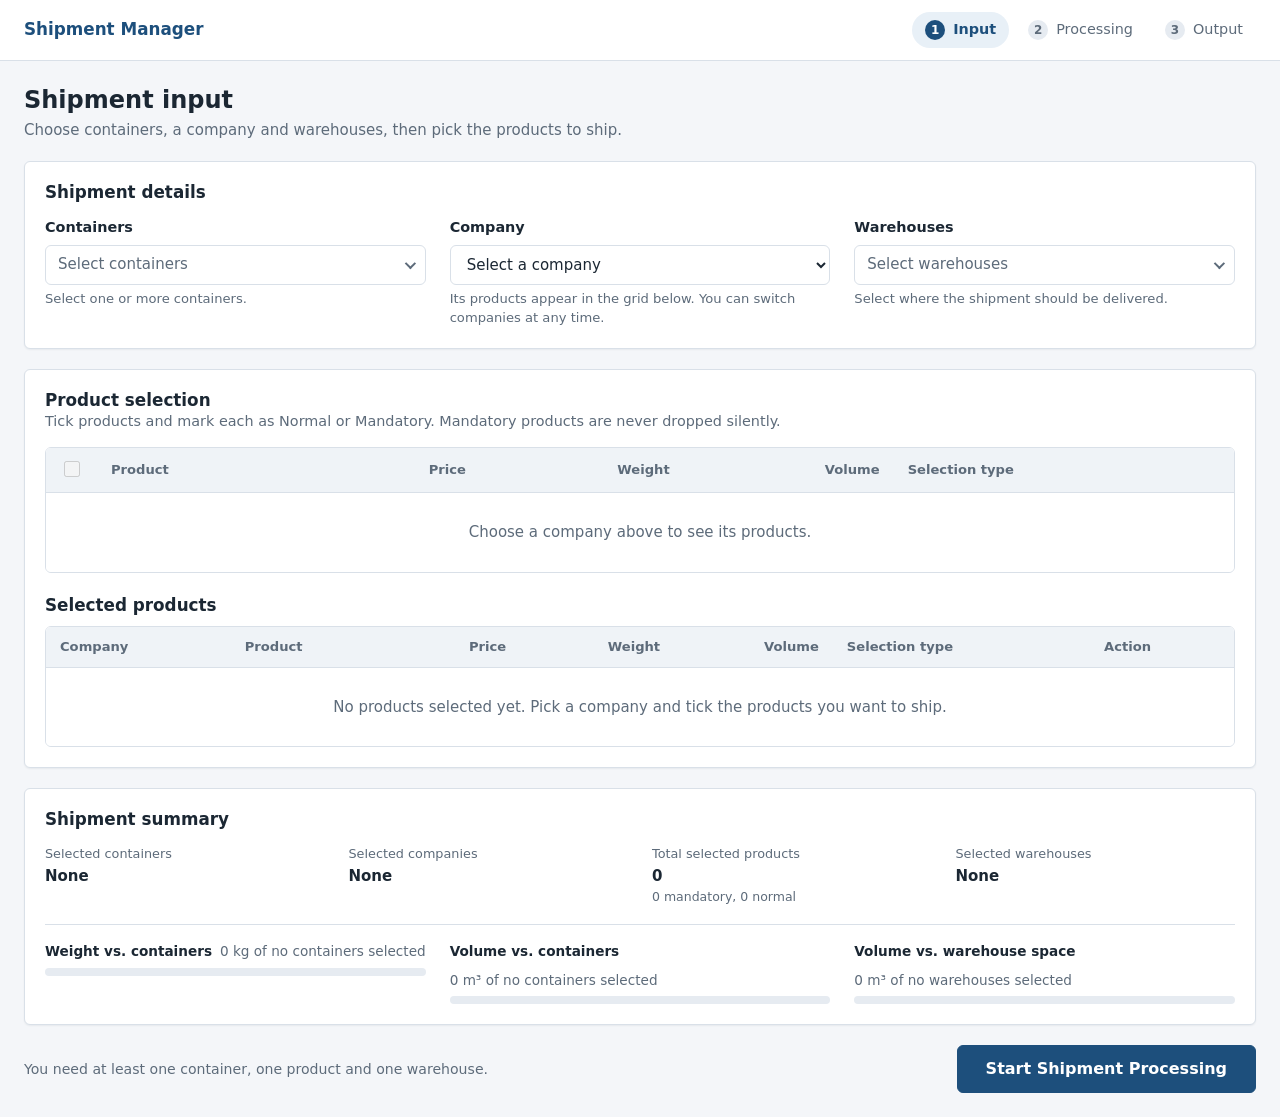
==== index.html @ 12199a91 "ggg" ====
<!DOCTYPE html>
<html lang="en">
<head>
  <meta charset="UTF-8">
  <meta name="viewport" content="width=device-width, initial-scale=1">
  <title>Shipment Input | Shipment Manager </title>
  <link rel="stylesheet" href="css/style.css">
</head>
<body>
  <header id="app-header"></header>

  <main class="container">
    <div class="page-title">
      <h1>Shipment input</h1>
      <p>Choose containers, a company and warehouses, then pick the products to ship.</p>
    </div>

    <!-- TOP: Shipment input form -->
    <section class="panel" aria-labelledby="form-title">
      <div class="panel-head"><h2 id="form-title">Shipment details</h2></div>
      <div class="form-grid">
        <div class="field">
          <span class="field-label" id="containerLabel">Containers</span>
          <div id="containerSelect" aria-labelledby="containerLabel"></div>
          <p class="hint">Select one or more containers.</p>
          <ul class="chips" id="containerChips" aria-live="polite"></ul>
        </div>

        <div class="field">
          <label for="companySelect">Company</label>
          <select id="companySelect"></select>
          <p class="hint">Its products appear in the grid below. You can switch companies at any time.</p>
        </div>

        <div class="field">
          <span class="field-label" id="warehouseLabel">Warehouses</span>
          <div id="warehouseSelect" aria-labelledby="warehouseLabel"></div>
          <p class="hint">Select where the shipment should be delivered.</p>
          <ul class="chips" id="warehouseChips" aria-live="polite"></ul>
        </div>
      </div>
    </section>

    <!-- BOTTOM: Full-width product selection grid -->
    <section class="panel" aria-labelledby="products-title">
      <div class="panel-head">
        <div>
          <h2 id="products-title">Product selection</h2>
          <p>Tick products and mark each as Normal or Mandatory. Mandatory products are never dropped silently.</p>
        </div>
        <span class="sub" id="availableCount"></span>
      </div>

      <div class="table-wrap">
        <table>
          <thead>
            <tr>
              <th class="col-check"><input type="checkbox" id="selectAll" aria-label="Select all products of this company"></th>
              <th>Product</th>
              <th class="num">Price</th>
              <th class="num">Weight</th>
              <th class="num">Volume</th>
              <th>Selection type</th>
            </tr>
          </thead>
          <tbody id="availableBody"></tbody>
        </table>
      </div>

      <div class="subhead">
        <h2>Selected products <span class="sub" id="selectedCount"></span></h2>
        <button type="button" class="btn-link" id="clearProducts" hidden>Clear all</button>
      </div>
      <div class="table-wrap">
        <table>
          <thead>
            <tr>
              <th>Company</th>
              <th>Product</th>
              <th class="num">Price</th>
              <th class="num">Weight</th>
              <th class="num">Volume</th>
              <th>Selection type</th>
              <th>Action</th>
            </tr>
          </thead>
          <tbody id="selectedBody"></tbody>
          <tfoot id="selectedFoot"></tfoot>
        </table>
      </div>
    </section>

    <!-- Summary -->
    <section class="panel" aria-labelledby="summary-title">
      <div class="panel-head"><h2 id="summary-title">Shipment summary</h2></div>
      <div id="summary"></div>
    </section>

    <!-- Start -->
    <div id="messages" class="messages" aria-live="assertive"></div>
    <div class="action-bar">
      <p>You need at least one container, one product and one warehouse.</p>
      <button type="button" class="btn btn-primary btn-large" id="startBtn">Start Shipment Processing</button>
    </div>
  </main>

  <script src="js/data.js"></script>
  <script src="js/common.js"></script>
  <script src="js/input.js"></script>
</body>
</html>
---- css/style.css ----
/* ===== Shared design system (used by all three pages) ===== */
:root {
  --bg: #f4f6f9;
  --surface: #ffffff;
  --border: #d9e0e8;
  --text: #1b2733;
  --muted: #5d6b7a;
  --primary: #1d4f7c;
  --primary-dark: #163e61;
  --primary-soft: #e8f0f7;
  --warn: #8a5a00;
  --warn-bg: #fff6e0;
  --warn-border: #f0d9a0;
  --danger: #b42318;
  --danger-bg: #fdecea;
  --danger-border: #f3c1bc;
  --radius: 6px;
  --shadow: 0 1px 2px rgba(20, 35, 50, .06);
}

*, *::before, *::after { box-sizing: border-box; }
html { -webkit-text-size-adjust: 100%; }

body {
  margin: 0;
  background: var(--bg);
  color: var(--text);
  font: 15px/1.5 "Segoe UI", system-ui, -apple-system, Roboto, "Helvetica Neue", Arial, sans-serif;
}

h1, h2, h3 { margin: 0; line-height: 1.25; }
h1 { font-size: 1.5rem; font-weight: 650; }
h2 { font-size: 1.05rem; font-weight: 650; }
p { margin: 0; }

:focus-visible { outline: 2px solid var(--primary); outline-offset: 2px; }

/* ----- Header ----- */
.app-header { background: var(--surface); border-bottom: 1px solid var(--border); }
.app-header-inner {
  max-width: 1400px; margin: 0 auto; padding: 12px 24px;
  display: flex; align-items: center; justify-content: space-between; gap: 16px; flex-wrap: wrap;
}
.brand { font-weight: 700; font-size: 1.05rem; color: var(--primary); text-decoration: none; }
.steps { display: flex; gap: 6px; list-style: none; margin: 0; padding: 0; flex-wrap: wrap; }
.steps a {
  display: flex; align-items: center; gap: 8px; padding: 6px 12px; border-radius: 999px;
  color: var(--muted); text-decoration: none; font-size: .9rem; border: 1px solid transparent;
}
.steps .step-no {
  display: inline-grid; place-items: center; width: 20px; height: 20px; border-radius: 50%;
  background: #e6ebf1; color: var(--muted); font-size: .75rem; font-weight: 600;
}
.steps a:hover { background: var(--bg); }
.steps a[aria-current="page"] { color: var(--primary); background: var(--primary-soft); font-weight: 600; }
.steps a[aria-current="page"] .step-no { background: var(--primary); color: #fff; }

/* ----- Layout ----- */
.container { max-width: 1400px; margin: 0 auto; padding: 24px; }
.page-title { margin-bottom: 20px; }
.page-title p { color: var(--muted); margin-top: 4px; }

.panel {
  background: var(--surface); border: 1px solid var(--border);
  border-radius: var(--radius); box-shadow: var(--shadow);
  padding: 20px; margin-bottom: 20px;
}
.panel-head {
  display: flex; align-items: flex-end; justify-content: space-between;
  gap: 12px; flex-wrap: wrap; margin-bottom: 14px;
}
.panel-head p { color: var(--muted); font-size: .9rem; }
.subhead { margin: 22px 0 10px; display: flex; align-items: center; justify-content: space-between; gap: 12px; flex-wrap: wrap; }

/* ----- Forms ----- */
.form-grid { display: grid; grid-template-columns: repeat(3, minmax(0, 1fr)); gap: 24px; }
.field { min-width: 0; }
.field > label, .field-label { display: block; font-weight: 600; font-size: .9rem; margin-bottom: 6px; }
.hint { color: var(--muted); font-size: .82rem; margin-top: 4px; }

select, .ms-toggle {
  width: 100%; height: 40px; padding: 0 12px; background: #fff; color: var(--text);
  border: 1px solid var(--border); border-radius: var(--radius); font: inherit; text-align: left;
}
select:hover, .ms-toggle:hover { border-color: #b9c4d0; }
select.compact { height: 32px; padding: 0 8px; font-size: .9rem; width: auto; }

/* Multi-select dropdown */
.ms { position: relative; }
.ms-toggle { display: flex; align-items: center; justify-content: space-between; gap: 8px; cursor: pointer; }
.ms-text.is-placeholder { color: var(--muted); }
.ms-caret { width: 8px; height: 8px; border-right: 2px solid var(--muted); border-bottom: 2px solid var(--muted); transform: rotate(45deg) translateY(-2px); flex: none; }
.ms-panel {
  position: absolute; z-index: 20; left: 0; right: 0; top: calc(100% + 4px);
  background: #fff; border: 1px solid var(--border); border-radius: var(--radius);
  box-shadow: 0 8px 24px rgba(20, 35, 50, .14); max-height: 280px; overflow-y: auto; padding: 4px;
}
.ms-panel[hidden] { display: none; }
.ms-option { display: flex; gap: 10px; align-items: flex-start; padding: 8px 10px; border-radius: 4px; cursor: pointer; }
.ms-option:hover { background: var(--primary-soft); }
.ms-option input { margin-top: 4px; }
.opt-name { display: block; font-weight: 600; font-size: .92rem; }
.opt-meta { display: block; color: var(--muted); font-size: .8rem; }

/* Selected chips */
.chips { list-style: none; margin: 10px 0 0; padding: 0; display: flex; flex-direction: column; gap: 6px; }
.chips:empty { display: none; }
.chip {
  display: flex; align-items: center; justify-content: space-between; gap: 10px;
  padding: 8px 10px; background: var(--primary-soft); border: 1px solid #cfdeec; border-radius: var(--radius);
}
.chip strong { display: block; font-size: .9rem; }
.chip span { display: block; color: var(--muted); font-size: .8rem; }
.chip-remove {
  flex: none; width: 24px; height: 24px; border: 0; border-radius: 50%; background: transparent;
  color: var(--muted); font-size: 1.2rem; line-height: 1; cursor: pointer;
}
.chip-remove:hover { background: #fff; color: var(--danger); }

/* ----- Buttons ----- */
.btn {
  display: inline-flex; align-items: center; justify-content: center; gap: 8px;
  height: 36px; padding: 0 14px; border-radius: var(--radius); border: 1px solid var(--border);
  background: #fff; color: var(--text); font: inherit; font-weight: 600; font-size: .9rem; cursor: pointer; text-decoration: none;
}
.btn:hover { background: var(--bg); }
.btn-primary { background: var(--primary); border-color: var(--primary); color: #fff; }
.btn-primary:hover { background: var(--primary-dark); }
.btn-large { height: 48px; padding: 0 28px; font-size: 1rem; }
.btn-link { border: 0; background: none; color: var(--primary); padding: 0 4px; font: inherit; font-weight: 600; cursor: pointer; }
.btn-link:hover { text-decoration: underline; }
.btn-link[hidden] { display: none; }
.btn-danger-link { border: 0; background: none; color: var(--danger); cursor: pointer; font: inherit; font-size: .88rem; font-weight: 600; padding: 4px 6px; border-radius: 4px; }
.btn-danger-link:hover { background: var(--danger-bg); }

/* ----- Tables ----- */
.table-wrap { overflow-x: auto; border: 1px solid var(--border); border-radius: var(--radius); }
table { width: 100%; border-collapse: collapse; min-width: 760px; background: #fff; }
th, td { padding: 10px 14px; text-align: left; border-bottom: 1px solid var(--border); vertical-align: middle; }
th { background: #eff3f7; font-size: .82rem; font-weight: 650; color: var(--muted); white-space: nowrap; }
tbody tr:last-child td { border-bottom: 0; }
tbody tr:hover { background: #fafbfd; }
tr.is-selected { background: #f3f8fc; }
tfoot td { background: #f7f9fb; font-weight: 650; border-top: 1px solid var(--border); border-bottom: 0; }
.num { text-align: right; font-variant-numeric: tabular-nums; white-space: nowrap; }
th.num { text-align: right; }
.col-check { width: 44px; }
.sub { color: var(--muted); font-size: .78rem; font-weight: 400; }
.empty { text-align: center; color: var(--muted); padding: 28px 14px; }

input[type="checkbox"], input[type="radio"] { width: 16px; height: 16px; accent-color: var(--primary); cursor: pointer; }
.radio-group { display: inline-flex; gap: 16px; }
.radio-group label { display: inline-flex; align-items: center; gap: 6px; cursor: pointer; font-size: .9rem; }

/* ----- Summary ----- */
.summary-grid { display: grid; grid-template-columns: repeat(4, minmax(0, 1fr)); gap: 16px 24px; margin: 0; }
.summary-grid dt { color: var(--muted); font-size: .8rem; }
.summary-grid dd { margin: 2px 0 0; font-weight: 600; overflow-wrap: anywhere; }
.summary-grid dd small { display: block; font-weight: 400; color: var(--muted); }
.meters { display: grid; grid-template-columns: repeat(3, minmax(0, 1fr)); gap: 16px 24px; margin-top: 18px; padding-top: 16px; border-top: 1px solid var(--border); }
.meter-head { display: flex; justify-content: space-between; gap: 8px; font-size: .85rem; margin-bottom: 6px; flex-wrap: wrap; }
.meter-head span:first-child { font-weight: 600; }
.meter-head span:last-child { color: var(--muted); }
.meter-bar { height: 8px; background: #e6ebf1; border-radius: 99px; overflow: hidden; }
.meter-bar span { display: block; height: 100%; background: var(--primary); }
.meter.over .meter-bar span { background: var(--danger); }
.meter.over .meter-head span:last-child { color: var(--danger); font-weight: 600; }

/* ----- Messages ----- */
.messages:empty { display: none; }
.messages { margin-bottom: 16px; }
.alert { border-radius: var(--radius); padding: 12px 16px; border: 1px solid; }
.alert strong { display: block; margin-bottom: 4px; }
.alert ul { margin: 4px 0 0; padding-left: 20px; }
.alert-error { background: var(--danger-bg); border-color: var(--danger-border); color: #7a1a12; }
.alert-warn { background: var(--warn-bg); border-color: var(--warn-border); color: var(--warn); }
.alert-actions { display: flex; gap: 10px; margin-top: 12px; flex-wrap: wrap; }
.alert-actions .btn { color: var(--text); }
.alert-actions .btn-primary { color: #fff; }

.action-bar { display: flex; align-items: center; justify-content: space-between; gap: 16px; flex-wrap: wrap; }
.action-bar p { color: var(--muted); font-size: .88rem; }

.placeholder-box pre { background: #f7f9fb; border: 1px solid var(--border); border-radius: var(--radius); padding: 14px; overflow: auto; font-size: .85rem; }

/* ----- Responsive ----- */
@media (max-width: 1000px) {
  .form-grid { grid-template-columns: repeat(2, minmax(0, 1fr)); }
  .summary-grid { grid-template-columns: repeat(2, minmax(0, 1fr)); }
  .meters { grid-template-columns: 1fr; }
}
@media (max-width: 640px) {
  .container { padding: 16px; }
  .panel { padding: 16px; }
  .form-grid, .summary-grid { grid-template-columns: 1fr; }
  .steps a { padding: 6px 8px; }
  .btn-large { width: 100%; }
  .action-bar { flex-direction: column-reverse; align-items: stretch; }
}
@media (prefers-reduced-motion: reduce) { * { transition: none !important; } }
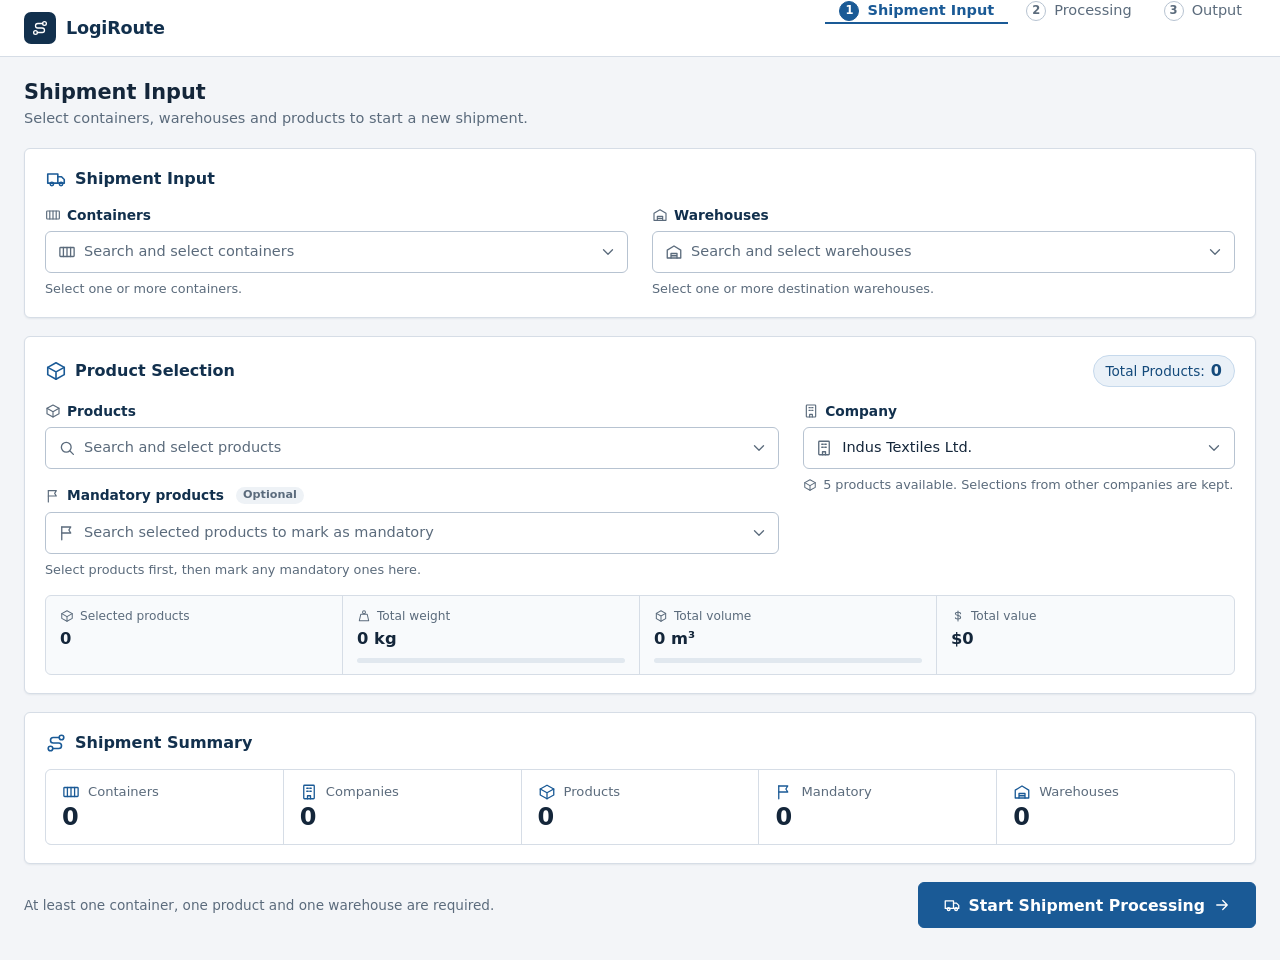
==== commit a4030083: "ghhh" ====
--- a/index.html
+++ b/index.html
@@ -3,7 +3,8 @@
 <head>
   <meta charset="UTF-8">
   <meta name="viewport" content="width=device-width, initial-scale=1">
-  <title>Shipment Input | Shipment Manager </title>
+  <title>Shipment Input | LogiRoute</title>
+  <link rel="icon" type="image/svg+xml" href="assets/icons/logo.svg">
   <link rel="stylesheet" href="css/style.css">
 </head>
 <body>
@@ -11,101 +12,90 @@
 
   <main class="container">
     <div class="page-title">
-      <h1>Shipment input</h1>
-      <p>Choose containers, a company and warehouses, then pick the products to ship.</p>
+      <h1>Shipment Input</h1>
+      <p>Select containers, warehouses and products to start a new shipment.</p>
     </div>
 
-    <!-- TOP: Shipment input form -->
-    <section class="panel" aria-labelledby="form-title">
-      <div class="panel-head"><h2 id="form-title">Shipment details</h2></div>
+    <!-- Section 1: Shipment Input -->
+    <section class="panel panel-top panel-pad section" aria-labelledby="sec1">
+      <div class="panel-head">
+        <h2 class="panel-title" id="sec1"><svg class="icon icon-lg" aria-hidden="true"><use href="#i-truck"></use></svg>Shipment Input</h2>
+      </div>
       <div class="form-grid">
         <div class="field">
-          <span class="field-label" id="containerLabel">Containers</span>
-          <div id="containerSelect" aria-labelledby="containerLabel"></div>
-          <p class="hint">Select one or more containers.</p>
-          <ul class="chips" id="containerChips" aria-live="polite"></ul>
+          <div class="field-label" id="containerLabel"><svg class="icon" aria-hidden="true"><use href="#i-container"></use></svg>Containers</div>
+          <div id="containerSelect" role="group" aria-labelledby="containerLabel"></div>
+          <p class="hint" id="containerHint"></p>
         </div>
-
         <div class="field">
-          <label for="companySelect">Company</label>
-          <select id="companySelect"></select>
-          <p class="hint">Its products appear in the grid below. You can switch companies at any time.</p>
-        </div>
-
-        <div class="field">
-          <span class="field-label" id="warehouseLabel">Warehouses</span>
-          <div id="warehouseSelect" aria-labelledby="warehouseLabel"></div>
-          <p class="hint">Select where the shipment should be delivered.</p>
-          <ul class="chips" id="warehouseChips" aria-live="polite"></ul>
+          <div class="field-label" id="warehouseLabel"><svg class="icon" aria-hidden="true"><use href="#i-warehouse"></use></svg>Warehouses</div>
+          <div id="warehouseSelect" role="group" aria-labelledby="warehouseLabel"></div>
+          <p class="hint" id="warehouseHint"></p>
         </div>
       </div>
     </section>
 
-    <!-- BOTTOM: Full-width product selection grid -->
-    <section class="panel" aria-labelledby="products-title">
+    <!-- Section 2: Product Selection (products left, company right) -->
+    <section class="panel panel-pad section" aria-labelledby="sec2">
       <div class="panel-head">
-        <div>
-          <h2 id="products-title">Product selection</h2>
-          <p>Tick products and mark each as Normal or Mandatory. Mandatory products are never dropped silently.</p>
-        </div>
-        <span class="sub" id="availableCount"></span>
+        <h2 class="panel-title" id="sec2"><svg class="icon icon-lg" aria-hidden="true"><use href="#i-box"></use></svg>Product Selection</h2>
+        <span class="count-pill">Total Products: <strong id="totalCount">0</strong></span>
       </div>
 
-      <div class="table-wrap">
-        <table>
-          <thead>
-            <tr>
-              <th class="col-check"><input type="checkbox" id="selectAll" aria-label="Select all products of this company"></th>
-              <th>Product</th>
-              <th class="num">Price</th>
-              <th class="num">Weight</th>
-              <th class="num">Volume</th>
-              <th>Selection type</th>
-            </tr>
-          </thead>
-          <tbody id="availableBody"></tbody>
-        </table>
+      <div class="product-grid">
+        <div class="product-main">
+          <div class="field">
+            <div class="field-label" id="productLabel"><svg class="icon" aria-hidden="true"><use href="#i-box"></use></svg>Products</div>
+            <div id="productSelect" role="group" aria-labelledby="productLabel"></div>
+          </div>
+          <div class="field">
+            <div class="field-label" id="mandatoryLabel"><svg class="icon" aria-hidden="true"><use href="#i-flag"></use></svg>Mandatory products <span class="optional">Optional</span></div>
+            <div id="mandatorySelect" role="group" aria-labelledby="mandatoryLabel"></div>
+            <p class="hint" id="mandatoryHint"></p>
+          </div>
+        </div>
+
+        <div class="product-side">
+          <label class="field-label" for="companySelect"><svg class="icon" aria-hidden="true"><use href="#i-building"></use></svg>Company</label>
+          <div class="select-wrap">
+            <svg class="icon" aria-hidden="true"><use href="#i-building"></use></svg>
+            <select id="companySelect"></select>
+            <svg class="icon" aria-hidden="true"><use href="#i-chevron"></use></svg>
+          </div>
+          <p class="hint" id="companyHint"></p>
+        </div>
       </div>
 
-      <div class="subhead">
-        <h2>Selected products <span class="sub" id="selectedCount"></span></h2>
-        <button type="button" class="btn-link" id="clearProducts" hidden>Clear all</button>
-      </div>
-      <div class="table-wrap">
-        <table>
-          <thead>
-            <tr>
-              <th>Company</th>
-              <th>Product</th>
-              <th class="num">Price</th>
-              <th class="num">Weight</th>
-              <th class="num">Volume</th>
-              <th>Selection type</th>
-              <th>Action</th>
-            </tr>
-          </thead>
-          <tbody id="selectedBody"></tbody>
-          <tfoot id="selectedFoot"></tfoot>
-        </table>
-      </div>
+      <div class="totals" id="totals" aria-live="polite"></div>
     </section>
 
-    <!-- Summary -->
-    <section class="panel" aria-labelledby="summary-title">
-      <div class="panel-head"><h2 id="summary-title">Shipment summary</h2></div>
-      <div id="summary"></div>
+    <!-- Shipment Summary (below the product grid) -->
+    <section class="panel panel-pad section" aria-labelledby="sec3">
+      <div class="panel-head">
+        <h2 class="panel-title" id="sec3"><svg class="icon icon-lg" aria-hidden="true"><use href="#i-route"></use></svg>Shipment Summary</h2>
+      </div>
+      <dl class="summary-strip" aria-live="polite">
+        <div class="sum-cell"><dt><svg class="icon" aria-hidden="true"><use href="#i-container"></use></svg>Containers</dt><dd id="sumContainers">0</dd></div>
+        <div class="sum-cell"><dt><svg class="icon" aria-hidden="true"><use href="#i-building"></use></svg>Companies</dt><dd id="sumCompanies">0</dd></div>
+        <div class="sum-cell"><dt><svg class="icon" aria-hidden="true"><use href="#i-box"></use></svg>Products</dt><dd id="sumProducts">0</dd></div>
+        <div class="sum-cell"><dt><svg class="icon" aria-hidden="true"><use href="#i-flag"></use></svg>Mandatory</dt><dd id="sumMandatory">0</dd></div>
+        <div class="sum-cell"><dt><svg class="icon" aria-hidden="true"><use href="#i-warehouse"></use></svg>Warehouses</dt><dd id="sumWarehouses">0</dd></div>
+      </dl>
+      <ul class="summary-wh" id="sumWarehouseList"></ul>
     </section>
 
-    <!-- Start -->
     <div id="messages" class="messages" aria-live="assertive"></div>
     <div class="action-bar">
-      <p>You need at least one container, one product and one warehouse.</p>
-      <button type="button" class="btn btn-primary btn-large" id="startBtn">Start Shipment Processing</button>
+      <p>At least one container, one product and one warehouse are required.</p>
+      <button type="button" class="btn btn-primary btn-large" id="startBtn">
+        <svg class="icon" aria-hidden="true"><use href="#i-truck"></use></svg>Start Shipment Processing<svg class="icon" aria-hidden="true"><use href="#i-arrow"></use></svg>
+      </button>
     </div>
   </main>
 
   <script src="js/data.js"></script>
   <script src="js/common.js"></script>
+  <script src="js/validation.js"></script>
   <script src="js/input.js"></script>
 </body>
 </html>
--- a/css/style.css
+++ b/css/style.css
@@ -1,200 +1,215 @@
-/* ===== Shared design system (used by all three pages) ===== */
+/* ===== LogiRoute shared design system ===== */
 :root {
-  --bg: #f4f6f9;
+  --bg: #f3f5f8;
   --surface: #ffffff;
-  --border: #d9e0e8;
-  --text: #1b2733;
-  --muted: #5d6b7a;
-  --primary: #1d4f7c;
-  --primary-dark: #163e61;
-  --primary-soft: #e8f0f7;
-  --warn: #8a5a00;
-  --warn-bg: #fff6e0;
-  --warn-border: #f0d9a0;
-  --danger: #b42318;
-  --danger-bg: #fdecea;
-  --danger-border: #f3c1bc;
+  --border: #d6dde6;
+  --border-strong: #b7c3d1;
+  --text: #14263a;
+  --muted: #5b6b7c;
+  --navy: #12304d;
+  --primary: #1a5a96;
+  --primary-dark: #144a7b;
+  --primary-soft: #eaf1f8;
+  --primary-line: #c6d9ec;
+  --warn: #7c5200;
+  --warn-bg: #fff7e3;
+  --warn-line: #f0d48c;
+  --danger: #a82a1e;
+  --danger-bg: #fdeeec;
+  --danger-line: #f1bdb7;
   --radius: 6px;
-  --shadow: 0 1px 2px rgba(20, 35, 50, .06);
+  --shadow: 0 1px 2px rgba(18, 48, 77, .07);
 }
 
 *, *::before, *::after { box-sizing: border-box; }
 html { -webkit-text-size-adjust: 100%; }
-
 body {
-  margin: 0;
-  background: var(--bg);
-  color: var(--text);
-  font: 15px/1.5 "Segoe UI", system-ui, -apple-system, Roboto, "Helvetica Neue", Arial, sans-serif;
-}
-
-h1, h2, h3 { margin: 0; line-height: 1.25; }
-h1 { font-size: 1.5rem; font-weight: 650; }
-h2 { font-size: 1.05rem; font-weight: 650; }
-p { margin: 0; }
-
+  margin: 0; background: var(--bg); color: var(--text);
+  font: 14.5px/1.5 "Segoe UI", system-ui, -apple-system, Roboto, "Helvetica Neue", Arial, sans-serif;
+}
+h1, h2, h3, p { margin: 0; }
+h1 { font-size: 1.3rem; font-weight: 650; line-height: 1.3; }
+h2 { font-size: 1rem; font-weight: 650; }
+button { font: inherit; }
 :focus-visible { outline: 2px solid var(--primary); outline-offset: 2px; }
+
+/* ----- Icons ----- */
+.icon { width: 18px; height: 18px; flex: none; fill: none; stroke: currentColor; stroke-width: 1.75; stroke-linecap: round; stroke-linejoin: round; }
+.icon-sm { width: 14px; height: 14px; }
+.icon-lg { width: 22px; height: 22px; }
 
 /* ----- Header ----- */
 .app-header { background: var(--surface); border-bottom: 1px solid var(--border); }
-.app-header-inner {
-  max-width: 1400px; margin: 0 auto; padding: 12px 24px;
-  display: flex; align-items: center; justify-content: space-between; gap: 16px; flex-wrap: wrap;
-}
-.brand { font-weight: 700; font-size: 1.05rem; color: var(--primary); text-decoration: none; }
-.steps { display: flex; gap: 6px; list-style: none; margin: 0; padding: 0; flex-wrap: wrap; }
-.steps a {
-  display: flex; align-items: center; gap: 8px; padding: 6px 12px; border-radius: 999px;
-  color: var(--muted); text-decoration: none; font-size: .9rem; border: 1px solid transparent;
-}
-.steps .step-no {
-  display: inline-grid; place-items: center; width: 20px; height: 20px; border-radius: 50%;
-  background: #e6ebf1; color: var(--muted); font-size: .75rem; font-weight: 600;
-}
-.steps a:hover { background: var(--bg); }
-.steps a[aria-current="page"] { color: var(--primary); background: var(--primary-soft); font-weight: 600; }
-.steps a[aria-current="page"] .step-no { background: var(--primary); color: #fff; }
+.app-header-inner { max-width: 1280px; margin: 0 auto; padding: 0 24px; display: flex; align-items: stretch; justify-content: space-between; gap: 16px; flex-wrap: wrap; }
+.brand { display: flex; align-items: center; gap: 10px; padding: 12px 0; text-decoration: none; color: var(--navy); font-weight: 700; font-size: 1.1rem; letter-spacing: -.01em; }
+.brand-mark { display: grid; place-items: center; width: 32px; height: 32px; border-radius: 7px; background: var(--navy); color: #fff; }
+.steps { display: flex; gap: 4px; list-style: none; margin: 0; padding: 0; }
+.steps a { display: flex; align-items: center; gap: 8px; height: 100%; padding: 0 14px; color: var(--muted); text-decoration: none; font-weight: 500; border-bottom: 2px solid transparent; }
+.steps a:hover { color: var(--text); }
+.steps .step-no { display: inline-grid; place-items: center; width: 20px; height: 20px; border-radius: 50%; border: 1px solid var(--border-strong); font-size: .72rem; font-weight: 600; }
+.steps a[aria-current="page"] { color: var(--primary); border-bottom-color: var(--primary); font-weight: 600; }
+.steps a[aria-current="page"] .step-no { background: var(--primary); border-color: var(--primary); color: #fff; }
 
 /* ----- Layout ----- */
-.container { max-width: 1400px; margin: 0 auto; padding: 24px; }
-.page-title { margin-bottom: 20px; }
-.page-title p { color: var(--muted); margin-top: 4px; }
-
-.panel {
-  background: var(--surface); border: 1px solid var(--border);
-  border-radius: var(--radius); box-shadow: var(--shadow);
-  padding: 20px; margin-bottom: 20px;
-}
-.panel-head {
-  display: flex; align-items: flex-end; justify-content: space-between;
-  gap: 12px; flex-wrap: wrap; margin-bottom: 14px;
-}
-.panel-head p { color: var(--muted); font-size: .9rem; }
-.subhead { margin: 22px 0 10px; display: flex; align-items: center; justify-content: space-between; gap: 12px; flex-wrap: wrap; }
-
-/* ----- Forms ----- */
-.form-grid { display: grid; grid-template-columns: repeat(3, minmax(0, 1fr)); gap: 24px; }
-.field { min-width: 0; }
-.field > label, .field-label { display: block; font-weight: 600; font-size: .9rem; margin-bottom: 6px; }
-.hint { color: var(--muted); font-size: .82rem; margin-top: 4px; }
-
-select, .ms-toggle {
-  width: 100%; height: 40px; padding: 0 12px; background: #fff; color: var(--text);
-  border: 1px solid var(--border); border-radius: var(--radius); font: inherit; text-align: left;
-}
-select:hover, .ms-toggle:hover { border-color: #b9c4d0; }
-select.compact { height: 32px; padding: 0 8px; font-size: .9rem; width: auto; }
-
-/* Multi-select dropdown */
-.ms { position: relative; }
-.ms-toggle { display: flex; align-items: center; justify-content: space-between; gap: 8px; cursor: pointer; }
-.ms-text.is-placeholder { color: var(--muted); }
-.ms-caret { width: 8px; height: 8px; border-right: 2px solid var(--muted); border-bottom: 2px solid var(--muted); transform: rotate(45deg) translateY(-2px); flex: none; }
-.ms-panel {
-  position: absolute; z-index: 20; left: 0; right: 0; top: calc(100% + 4px);
-  background: #fff; border: 1px solid var(--border); border-radius: var(--radius);
-  box-shadow: 0 8px 24px rgba(20, 35, 50, .14); max-height: 280px; overflow-y: auto; padding: 4px;
-}
-.ms-panel[hidden] { display: none; }
-.ms-option { display: flex; gap: 10px; align-items: flex-start; padding: 8px 10px; border-radius: 4px; cursor: pointer; }
-.ms-option:hover { background: var(--primary-soft); }
-.ms-option input { margin-top: 4px; }
-.opt-name { display: block; font-weight: 600; font-size: .92rem; }
-.opt-meta { display: block; color: var(--muted); font-size: .8rem; }
-
-/* Selected chips */
-.chips { list-style: none; margin: 10px 0 0; padding: 0; display: flex; flex-direction: column; gap: 6px; }
-.chips:empty { display: none; }
-.chip {
-  display: flex; align-items: center; justify-content: space-between; gap: 10px;
-  padding: 8px 10px; background: var(--primary-soft); border: 1px solid #cfdeec; border-radius: var(--radius);
-}
-.chip strong { display: block; font-size: .9rem; }
-.chip span { display: block; color: var(--muted); font-size: .8rem; }
-.chip-remove {
-  flex: none; width: 24px; height: 24px; border: 0; border-radius: 50%; background: transparent;
-  color: var(--muted); font-size: 1.2rem; line-height: 1; cursor: pointer;
-}
-.chip-remove:hover { background: #fff; color: var(--danger); }
-
-/* ----- Buttons ----- */
-.btn {
-  display: inline-flex; align-items: center; justify-content: center; gap: 8px;
-  height: 36px; padding: 0 14px; border-radius: var(--radius); border: 1px solid var(--border);
-  background: #fff; color: var(--text); font: inherit; font-weight: 600; font-size: .9rem; cursor: pointer; text-decoration: none;
-}
+.container { max-width: 1280px; margin: 0 auto; padding: 22px 24px 32px; }
+.page-title { margin-bottom: 18px; }
+.page-title p { color: var(--muted); margin-top: 2px; }
+
+.panel { position: relative; background: var(--surface); border: 1px solid var(--border); border-radius: var(--radius); box-shadow: var(--shadow); }
+.panel-pad { padding: 18px 20px; }
+.panel-top { z-index: 3; }
+.panel-head { display: flex; align-items: center; justify-content: space-between; gap: 12px; flex-wrap: wrap; margin-bottom: 14px; }
+.panel-title { display: flex; align-items: center; gap: 8px; color: var(--navy); }
+.panel-title .icon { color: var(--primary); }
+.section { margin-bottom: 18px; }
+
+.form-grid { display: grid; grid-template-columns: repeat(2, minmax(0, 1fr)); gap: 20px 24px; }
+.product-layout { display: grid; grid-template-columns: minmax(0, 1.7fr) minmax(300px, 1fr); gap: 18px; align-items: start; }
+
+.field-label { display: flex; align-items: center; gap: 6px; font-weight: 600; font-size: .86rem; margin-bottom: 6px; color: var(--navy); }
+.field-label .icon { color: var(--muted); width: 16px; height: 16px; }
+.hint { display: flex; align-items: center; gap: 6px; flex-wrap: wrap; color: var(--muted); font-size: .8rem; margin-top: 6px; min-height: 18px; }
+.hint .meta-item { color: var(--text); font-weight: 500; }
+
+.count-pill { display: inline-flex; align-items: baseline; gap: 6px; padding: 3px 12px; border-radius: 999px; background: var(--primary-soft); border: 1px solid var(--primary-line); color: var(--primary-dark); font-size: .85rem; }
+.count-pill strong { font-size: 1rem; font-variant-numeric: tabular-nums; }
+
+/* ----- Native select (company) ----- */
+.select-wrap { position: relative; }
+.select-wrap > .icon { position: absolute; top: 50%; transform: translateY(-50%); pointer-events: none; color: var(--muted); }
+.select-wrap > .icon:first-child { left: 12px; }
+.select-wrap > .icon:last-child { right: 12px; }
+.select-wrap select {
+  appearance: none; -webkit-appearance: none; width: 100%; height: 42px; padding: 0 36px 0 38px;
+  background: #fff; color: var(--text); border: 1px solid var(--border-strong); border-radius: var(--radius); font: inherit; cursor: pointer;
+}
+.select-wrap select:hover { border-color: #8fa2b8; }
+.select-wrap select:focus-visible { outline: none; border-color: var(--primary); box-shadow: 0 0 0 3px rgba(26, 90, 150, .16); }
+
+/* ----- Searchable tag multi-select ----- */
+.ts { position: relative; }
+.ts-control { display: flex; align-items: flex-start; gap: 8px; min-height: 42px; padding: 5px 8px 5px 12px; background: #fff; border: 1px solid var(--border-strong); border-radius: var(--radius); cursor: text; }
+.ts-control:hover { border-color: #8fa2b8; }
+.ts.is-open .ts-control, .ts-control:focus-within { border-color: var(--primary); box-shadow: 0 0 0 3px rgba(26, 90, 150, .16); }
+.ts-lead { display: flex; align-items: center; height: 30px; color: var(--muted); }
+.ts-field { flex: 1; min-width: 0; display: flex; flex-wrap: wrap; align-items: center; gap: 5px; max-height: 108px; overflow-y: auto; padding: 1px 0; }
+.ts-tag-list { display: contents; }
+.ts-tag { display: inline-flex; align-items: center; gap: 4px; max-width: 100%; padding: 2px 3px 2px 9px; background: var(--primary-soft); border: 1px solid var(--primary-line); border-radius: 4px; color: var(--navy); font-size: .84rem; line-height: 1.4; }
+.ts-tag-text { overflow: hidden; text-overflow: ellipsis; white-space: nowrap; }
+.ts-tag-x { display: grid; place-items: center; width: 20px; height: 20px; padding: 0; border: 0; border-radius: 3px; background: transparent; color: var(--primary-dark); cursor: pointer; }
+.ts-tag-x:hover { background: #d3e3f3; color: var(--danger); }
+.ts-input { flex: 1; min-width: 110px; height: 26px; border: 0; outline: 0; padding: 0; background: transparent; font: inherit; color: var(--text); }
+.ts-input::placeholder { color: var(--muted); }
+.ts-toggle { display: flex; align-items: center; height: 30px; padding: 0 2px; border: 0; background: none; color: var(--muted); cursor: pointer; }
+.ts.is-open .ts-toggle .icon { transform: rotate(180deg); }
+
+.ts-menu { position: absolute; z-index: 30; left: 0; right: 0; top: calc(100% + 4px); background: #fff; border: 1px solid var(--border-strong); border-radius: var(--radius); box-shadow: 0 10px 28px rgba(18, 48, 77, .18); overflow: hidden; }
+.ts-menu[hidden] { display: none; }
+.ts-tools { display: flex; justify-content: space-between; align-items: center; padding: 6px 12px; background: #f7f9fb; border-bottom: 1px solid var(--border); font-size: .8rem; color: var(--muted); }
+.ts-tools-btns { display: flex; gap: 12px; }
+.ts-tools button { border: 0; background: none; padding: 2px 0; color: var(--primary); font-weight: 600; font-size: .8rem; cursor: pointer; }
+.ts-tools button:hover { text-decoration: underline; }
+.ts-list { list-style: none; margin: 0; padding: 4px; max-height: 270px; overflow-y: auto; }
+.ts-option { display: flex; align-items: center; gap: 12px; padding: 8px 10px; border-radius: 5px; cursor: pointer; }
+.ts-option.is-active { background: #eef3f8; }
+.ts-option.is-selected { background: var(--primary-soft); }
+.ts-option.is-selected.is-active { background: #dce9f6; }
+.opt-icon { display: grid; place-items: center; width: 34px; height: 34px; flex: none; border-radius: 6px; background: #eef2f6; color: var(--navy); }
+.is-selected .opt-icon { background: #fff; color: var(--primary); }
+.opt-body { flex: 1; min-width: 0; display: flex; flex-direction: column; gap: 2px; }
+.opt-title { font-weight: 600; font-size: .9rem; }
+.opt-id { margin-left: 6px; color: var(--muted); font-weight: 400; font-size: .76rem; }
+.opt-meta { display: flex; flex-wrap: wrap; gap: 2px 14px; color: var(--muted); font-size: .78rem; }
+.meta-item { display: inline-flex; align-items: center; gap: 4px; }
+.meta-item .icon { width: 13px; height: 13px; }
+.meta-strong { color: #17653f; font-weight: 600; }
+.ts-check { color: var(--primary); width: 18px; flex: none; display: grid; place-items: center; visibility: hidden; }
+.is-selected .ts-check { visibility: visible; }
+.ts-empty { padding: 18px 12px; text-align: center; color: var(--muted); font-size: .88rem; }
+
+/* ----- Product footer (totals) ----- */
+.totals { display: grid; grid-template-columns: repeat(4, minmax(0, 1fr)); gap: 0; margin-top: 16px; border: 1px solid var(--border); border-radius: var(--radius); background: #f8fafc; }
+.total-cell { padding: 11px 14px; border-right: 1px solid var(--border); min-width: 0; }
+.total-cell:last-child { border-right: 0; }
+.total-label { display: flex; align-items: center; gap: 6px; color: var(--muted); font-size: .76rem; }
+.total-value { margin-top: 2px; font-weight: 650; font-size: 1.02rem; font-variant-numeric: tabular-nums; }
+.total-value small { font-weight: 400; color: var(--muted); font-size: .76rem; }
+.meter { height: 5px; margin-top: 6px; background: #e1e8ef; border-radius: 99px; overflow: hidden; }
+.meter span { display: block; height: 100%; background: var(--primary); }
+.meter.over span { background: var(--danger); }
+.total-cell.over .total-value { color: var(--danger); }
+
+/* ----- Summary ----- */
+.side-block + .side-block { margin-top: 18px; padding-top: 18px; border-top: 1px solid var(--border); }
+.summary { margin: 0; }
+.summary-row { display: flex; align-items: center; gap: 10px; padding: 8px 0; border-bottom: 1px solid #e8edf2; }
+.summary-row:last-child { border-bottom: 0; }
+.summary-row dt { flex: 1; display: flex; align-items: center; gap: 8px; color: var(--muted); font-size: .86rem; }
+.summary-row dt .icon { color: var(--primary); }
+.summary-row dd { margin: 0; font-weight: 700; font-size: 1.05rem; font-variant-numeric: tabular-nums; }
+.summary-wh { margin: 4px 0 0; padding: 8px 10px; list-style: none; background: #f8fafc; border: 1px solid var(--border); border-radius: var(--radius); font-size: .8rem; display: flex; flex-direction: column; gap: 4px; }
+.summary-wh:empty { display: none; }
+.summary-wh li { display: flex; align-items: center; gap: 6px; }
+.summary-wh .icon { width: 13px; height: 13px; color: var(--muted); }
+
+/* ----- Messages & actions ----- */
+.messages:empty { display: none; }
+.messages { margin-bottom: 14px; }
+.alert { display: flex; gap: 12px; padding: 12px 16px; border: 1px solid; border-radius: var(--radius); }
+.alert > .icon { margin-top: 2px; width: 20px; height: 20px; }
+.alert strong { display: block; margin-bottom: 2px; }
+.alert ul { margin: 4px 0 0; padding-left: 18px; }
+.alert-error { background: var(--danger-bg); border-color: var(--danger-line); color: #6f1c13; }
+.alert-error > .icon { color: var(--danger); }
+.alert-warn { background: var(--warn-bg); border-color: var(--warn-line); color: var(--warn); }
+.alert-warn > .icon { color: #b97c00; }
+
+.action-bar { display: flex; align-items: center; justify-content: space-between; gap: 16px; flex-wrap: wrap; }
+.action-bar p { color: var(--muted); font-size: .85rem; }
+.btn { display: inline-flex; align-items: center; justify-content: center; gap: 8px; height: 36px; padding: 0 14px; border-radius: var(--radius); border: 1px solid var(--border-strong); background: #fff; color: var(--text); font-weight: 600; font-size: .88rem; cursor: pointer; text-decoration: none; }
 .btn:hover { background: var(--bg); }
 .btn-primary { background: var(--primary); border-color: var(--primary); color: #fff; }
 .btn-primary:hover { background: var(--primary-dark); }
-.btn-large { height: 48px; padding: 0 28px; font-size: 1rem; }
-.btn-link { border: 0; background: none; color: var(--primary); padding: 0 4px; font: inherit; font-weight: 600; cursor: pointer; }
-.btn-link:hover { text-decoration: underline; }
-.btn-link[hidden] { display: none; }
-.btn-danger-link { border: 0; background: none; color: var(--danger); cursor: pointer; font: inherit; font-size: .88rem; font-weight: 600; padding: 4px 6px; border-radius: 4px; }
-.btn-danger-link:hover { background: var(--danger-bg); }
-
-/* ----- Tables ----- */
-.table-wrap { overflow-x: auto; border: 1px solid var(--border); border-radius: var(--radius); }
-table { width: 100%; border-collapse: collapse; min-width: 760px; background: #fff; }
-th, td { padding: 10px 14px; text-align: left; border-bottom: 1px solid var(--border); vertical-align: middle; }
-th { background: #eff3f7; font-size: .82rem; font-weight: 650; color: var(--muted); white-space: nowrap; }
-tbody tr:last-child td { border-bottom: 0; }
-tbody tr:hover { background: #fafbfd; }
-tr.is-selected { background: #f3f8fc; }
-tfoot td { background: #f7f9fb; font-weight: 650; border-top: 1px solid var(--border); border-bottom: 0; }
-.num { text-align: right; font-variant-numeric: tabular-nums; white-space: nowrap; }
-th.num { text-align: right; }
-.col-check { width: 44px; }
-.sub { color: var(--muted); font-size: .78rem; font-weight: 400; }
-.empty { text-align: center; color: var(--muted); padding: 28px 14px; }
-
-input[type="checkbox"], input[type="radio"] { width: 16px; height: 16px; accent-color: var(--primary); cursor: pointer; }
-.radio-group { display: inline-flex; gap: 16px; }
-.radio-group label { display: inline-flex; align-items: center; gap: 6px; cursor: pointer; font-size: .9rem; }
-
-/* ----- Summary ----- */
-.summary-grid { display: grid; grid-template-columns: repeat(4, minmax(0, 1fr)); gap: 16px 24px; margin: 0; }
-.summary-grid dt { color: var(--muted); font-size: .8rem; }
-.summary-grid dd { margin: 2px 0 0; font-weight: 600; overflow-wrap: anywhere; }
-.summary-grid dd small { display: block; font-weight: 400; color: var(--muted); }
-.meters { display: grid; grid-template-columns: repeat(3, minmax(0, 1fr)); gap: 16px 24px; margin-top: 18px; padding-top: 16px; border-top: 1px solid var(--border); }
-.meter-head { display: flex; justify-content: space-between; gap: 8px; font-size: .85rem; margin-bottom: 6px; flex-wrap: wrap; }
-.meter-head span:first-child { font-weight: 600; }
-.meter-head span:last-child { color: var(--muted); }
-.meter-bar { height: 8px; background: #e6ebf1; border-radius: 99px; overflow: hidden; }
-.meter-bar span { display: block; height: 100%; background: var(--primary); }
-.meter.over .meter-bar span { background: var(--danger); }
-.meter.over .meter-head span:last-child { color: var(--danger); font-weight: 600; }
-
-/* ----- Messages ----- */
-.messages:empty { display: none; }
-.messages { margin-bottom: 16px; }
-.alert { border-radius: var(--radius); padding: 12px 16px; border: 1px solid; }
-.alert strong { display: block; margin-bottom: 4px; }
-.alert ul { margin: 4px 0 0; padding-left: 20px; }
-.alert-error { background: var(--danger-bg); border-color: var(--danger-border); color: #7a1a12; }
-.alert-warn { background: var(--warn-bg); border-color: var(--warn-border); color: var(--warn); }
-.alert-actions { display: flex; gap: 10px; margin-top: 12px; flex-wrap: wrap; }
-.alert-actions .btn { color: var(--text); }
-.alert-actions .btn-primary { color: #fff; }
-
-.action-bar { display: flex; align-items: center; justify-content: space-between; gap: 16px; flex-wrap: wrap; }
-.action-bar p { color: var(--muted); font-size: .88rem; }
-
-.placeholder-box pre { background: #f7f9fb; border: 1px solid var(--border); border-radius: var(--radius); padding: 14px; overflow: auto; font-size: .85rem; }
+.btn-large { height: 46px; padding: 0 24px; font-size: .98rem; }
+
+.placeholder pre { margin: 12px 0; padding: 14px; background: #f8fafc; border: 1px solid var(--border); border-radius: var(--radius); overflow: auto; font-size: .82rem; }
 
 /* ----- Responsive ----- */
-@media (max-width: 1000px) {
-  .form-grid { grid-template-columns: repeat(2, minmax(0, 1fr)); }
-  .summary-grid { grid-template-columns: repeat(2, minmax(0, 1fr)); }
-  .meters { grid-template-columns: 1fr; }
-}
-@media (max-width: 640px) {
-  .container { padding: 16px; }
-  .panel { padding: 16px; }
-  .form-grid, .summary-grid { grid-template-columns: 1fr; }
-  .steps a { padding: 6px 8px; }
+@media (max-width: 960px) {
+  .product-layout { grid-template-columns: 1fr; }
+}
+@media (max-width: 720px) {
+  .form-grid { grid-template-columns: 1fr; }
+  .totals { grid-template-columns: repeat(2, minmax(0, 1fr)); }
+  .total-cell:nth-child(2) { border-right: 0; }
+  .total-cell:nth-child(-n+2) { border-bottom: 1px solid var(--border); }
+}
+@media (max-width: 560px) {
+  .container { padding: 16px 14px 28px; }
+  .app-header-inner { padding: 0 14px; }
+  .panel-pad { padding: 16px 14px; }
+  .steps a { padding: 0 8px; }
+  .steps a span:not(.step-no) { display: none; }
   .btn-large { width: 100%; }
   .action-bar { flex-direction: column-reverse; align-items: stretch; }
 }
-@media (prefers-reduced-motion: reduce) { * { transition: none !important; } }
+
+/* ----- Product grid (products left, company right) ----- */
+.product-grid { display: grid; grid-template-columns: minmax(0, 1.7fr) minmax(280px, 1fr); gap: 24px; align-items: start; }
+.product-main { display: flex; flex-direction: column; gap: 16px; min-width: 0; }
+.optional { margin-left: 6px; padding: 0 7px; border-radius: 999px; background: #eef2f6; color: var(--muted); font-size: .7rem; font-weight: 600; }
+.totals { grid-template-columns: repeat(4, minmax(0, 1fr)); }
+
+/* ----- Summary strip (below the grid) ----- */
+.summary-strip { display: grid; grid-template-columns: repeat(5, minmax(0, 1fr)); gap: 1px; margin: 0; background: var(--border); border: 1px solid var(--border); border-radius: var(--radius); overflow: hidden; }
+.sum-cell { background: #fff; padding: 12px 16px; }
+.sum-cell dt { display: flex; align-items: center; gap: 8px; color: var(--muted); font-size: .82rem; }
+.sum-cell dt .icon { color: var(--primary); }
+.sum-cell dd { margin: 2px 0 0; font-size: 1.5rem; font-weight: 700; font-variant-numeric: tabular-nums; line-height: 1.2; }
+.summary-wh { margin-top: 10px; }
+.summary-wh:empty { display: none; }
+@media (max-width: 960px) {
+  .product-grid { grid-template-columns: 1fr; }
+  .summary-strip { grid-template-columns: repeat(3, minmax(0, 1fr)); }
+}
+@media (max-width: 560px) { .summary-strip { grid-template-columns: repeat(2, minmax(0, 1fr)); } }
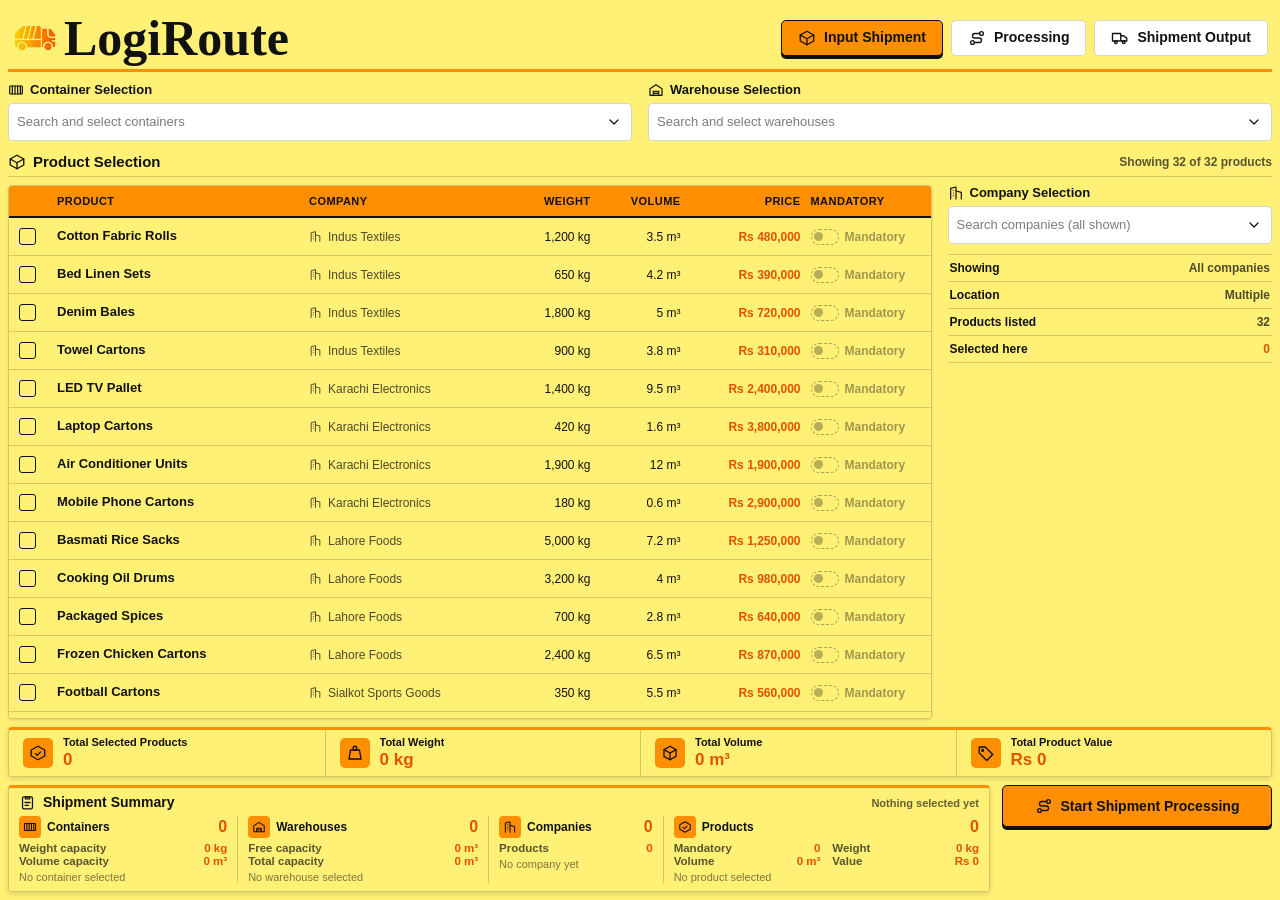
==== commit cf356b0b: "gggg" ====
--- a/index.html
+++ b/index.html
@@ -2,100 +2,107 @@
 <html lang="en">
 <head>
   <meta charset="UTF-8">
-  <meta name="viewport" content="width=device-width, initial-scale=1">
-  <title>Shipment Input | LogiRoute</title>
-  <link rel="icon" type="image/svg+xml" href="assets/icons/logo.svg">
-  <link rel="stylesheet" href="css/style.css">
+  <meta name="viewport" content="width=device-width, initial-scale=1.0">
+  <title>LogiRoute | Input Shipment</title>
+  <link rel="stylesheet" href="style.css">
 </head>
 <body>
-  <header id="app-header"></header>
+  <div class="app">
 
-  <main class="container">
-    <div class="page-title">
-      <h1>Shipment Input</h1>
-      <p>Select containers, warehouses and products to start a new shipment.</p>
-    </div>
+    <!-- ================= SECTION 1: HEADER & NAVIGATION ================= -->
+    <header class="app-header" id="section-header">
 
-    <!-- Section 1: Shipment Input -->
-    <section class="panel panel-top panel-pad section" aria-labelledby="sec1">
-      <div class="panel-head">
-        <h2 class="panel-title" id="sec1"><svg class="icon icon-lg" aria-hidden="true"><use href="#i-truck"></use></svg>Shipment Input</h2>
-      </div>
-      <div class="form-grid">
-        <div class="field">
-          <div class="field-label" id="containerLabel"><svg class="icon" aria-hidden="true"><use href="#i-container"></use></svg>Containers</div>
-          <div id="containerSelect" role="group" aria-labelledby="containerLabel"></div>
-          <p class="hint" id="containerHint"></p>
-        </div>
-        <div class="field">
-          <div class="field-label" id="warehouseLabel"><svg class="icon" aria-hidden="true"><use href="#i-warehouse"></use></svg>Warehouses</div>
-          <div id="warehouseSelect" role="group" aria-labelledby="warehouseLabel"></div>
-          <p class="hint" id="warehouseHint"></p>
-        </div>
-      </div>
-    </section>
+      <div class="brand">
+        <!-- INSERT YOUR LOGO IMAGE HERE: replace the src path below with your logo file -->
+        <img class="brand__logo" src="logo.jpeg" alt="LogiRoute logo">
 
-    <!-- Section 2: Product Selection (products left, company right) -->
-    <section class="panel panel-pad section" aria-labelledby="sec2">
-      <div class="panel-head">
-        <h2 class="panel-title" id="sec2"><svg class="icon icon-lg" aria-hidden="true"><use href="#i-box"></use></svg>Product Selection</h2>
-        <span class="count-pill">Total Products: <strong id="totalCount">0</strong></span>
+        <h1 class="brand__title">LogiRoute</h1>
       </div>
 
-      <div class="product-grid">
-        <div class="product-main">
-          <div class="field">
-            <div class="field-label" id="productLabel"><svg class="icon" aria-hidden="true"><use href="#i-box"></use></svg>Products</div>
-            <div id="productSelect" role="group" aria-labelledby="productLabel"></div>
-          </div>
-          <div class="field">
-            <div class="field-label" id="mandatoryLabel"><svg class="icon" aria-hidden="true"><use href="#i-flag"></use></svg>Mandatory products <span class="optional">Optional</span></div>
-            <div id="mandatorySelect" role="group" aria-labelledby="mandatoryLabel"></div>
-            <p class="hint" id="mandatoryHint"></p>
-          </div>
+      <nav class="main-nav" aria-label="Main navigation">
+        <a class="nav-btn is-active" href="index.html" data-page="input-shipment" aria-current="page">
+          <svg class="nav-btn__icon" viewBox="0 0 24 24" aria-hidden="true"><path d="M21 8 12 3 3 8v8l9 5 9-5V8Z"/><path d="m3 8 9 5 9-5M12 13v8"/></svg>
+          <span>Input Shipment</span>
+        </a>
+
+        <!-- Placeholder for a future page: update href when the Processing page exists -->
+        <a class="nav-btn" href="#processing" data-page="processing">
+          <svg class="nav-btn__icon" viewBox="0 0 24 24" aria-hidden="true"><circle cx="6" cy="18" r="2.5"/><circle cx="18" cy="6" r="2.5"/><path d="M8.5 18H15a3 3 0 0 0 0-6H9a3 3 0 0 1 0-6h6.5"/></svg>
+          <span>Processing</span>
+        </a>
+
+        <!-- Placeholder for a future page: update href when the Shipment Output page exists -->
+        <a class="nav-btn" href="#shipment-output" data-page="shipment-output">
+          <svg class="nav-btn__icon" viewBox="0 0 24 24" aria-hidden="true"><path d="M2 6h11v10H2zM13 9h4l4 3.5V16h-8z"/><circle cx="6.5" cy="17.5" r="1.8"/><circle cx="17" cy="17.5" r="1.8"/></svg>
+          <span>Shipment Output</span>
+        </a>
+      </nav>
+
+    </header>
+
+    <!-- Remaining page area: Sections 2, 3 and 4 -->
+    <main class="page-content" id="page-content">
+
+      <!-- ================= SECTION 2: CONTAINER & WAREHOUSE SELECTION ================= -->
+      <section class="selection-section" id="section-selection" aria-label="Container and warehouse selection">
+        <div class="ms" id="container-select"></div>
+        <div class="ms" id="warehouse-select"></div>
+      </section>
+
+      <!-- ================= SECTION 3: PRODUCT SELECTION GRID ================= -->
+      <section class="product-section" id="section-products" aria-label="Product selection">
+
+        <div class="ps-head">
+          <h2 class="ps-title">
+            <svg class="icon" viewBox="0 0 24 24" aria-hidden="true"><path d="M21 8 12 3 3 8v8l9 5 9-5V8Z"/><path d="m3 8 9 5 9-5M12 13v8"/></svg>
+            <span>Product Selection</span>
+          </h2>
+          <span class="ps-meta" id="product-meta" aria-live="polite"></span>
         </div>
 
-        <div class="product-side">
-          <label class="field-label" for="companySelect"><svg class="icon" aria-hidden="true"><use href="#i-building"></use></svg>Company</label>
-          <div class="select-wrap">
-            <svg class="icon" aria-hidden="true"><use href="#i-building"></use></svg>
-            <select id="companySelect"></select>
-            <svg class="icon" aria-hidden="true"><use href="#i-chevron"></use></svg>
+        <div class="ps-body">
+          <div class="product-panel">
+            <div class="product-grid" id="product-grid" role="table" aria-label="Products"></div>
           </div>
-          <p class="hint" id="companyHint"></p>
+
+          <aside class="company-panel" aria-label="Company selection">
+            <div class="ms" id="company-select"></div>
+            <dl class="company-info" id="company-info"></dl>
+          </aside>
         </div>
-      </div>
 
-      <div class="totals" id="totals" aria-live="polite"></div>
-    </section>
+        <footer class="summary-footer" id="summary-footer" aria-label="Selected products summary" aria-live="polite"></footer>
 
-    <!-- Shipment Summary (below the product grid) -->
-    <section class="panel panel-pad section" aria-labelledby="sec3">
-      <div class="panel-head">
-        <h2 class="panel-title" id="sec3"><svg class="icon icon-lg" aria-hidden="true"><use href="#i-route"></use></svg>Shipment Summary</h2>
-      </div>
-      <dl class="summary-strip" aria-live="polite">
-        <div class="sum-cell"><dt><svg class="icon" aria-hidden="true"><use href="#i-container"></use></svg>Containers</dt><dd id="sumContainers">0</dd></div>
-        <div class="sum-cell"><dt><svg class="icon" aria-hidden="true"><use href="#i-building"></use></svg>Companies</dt><dd id="sumCompanies">0</dd></div>
-        <div class="sum-cell"><dt><svg class="icon" aria-hidden="true"><use href="#i-box"></use></svg>Products</dt><dd id="sumProducts">0</dd></div>
-        <div class="sum-cell"><dt><svg class="icon" aria-hidden="true"><use href="#i-flag"></use></svg>Mandatory</dt><dd id="sumMandatory">0</dd></div>
-        <div class="sum-cell"><dt><svg class="icon" aria-hidden="true"><use href="#i-warehouse"></use></svg>Warehouses</dt><dd id="sumWarehouses">0</dd></div>
-      </dl>
-      <ul class="summary-wh" id="sumWarehouseList"></ul>
-    </section>
+      </section>
 
-    <div id="messages" class="messages" aria-live="assertive"></div>
-    <div class="action-bar">
-      <p>At least one container, one product and one warehouse are required.</p>
-      <button type="button" class="btn btn-primary btn-large" id="startBtn">
-        <svg class="icon" aria-hidden="true"><use href="#i-truck"></use></svg>Start Shipment Processing<svg class="icon" aria-hidden="true"><use href="#i-arrow"></use></svg>
-      </button>
-    </div>
-  </main>
+      <!-- ================= SECTION 4: SHIPMENT SUMMARY & START PROCESSING ================= -->
+      <section class="shipment-section" id="section-shipment" aria-label="Shipment summary and processing">
 
-  <script src="js/data.js"></script>
-  <script src="js/common.js"></script>
-  <script src="js/validation.js"></script>
-  <script src="js/input.js"></script>
+        <div class="shipment-summary">
+          <div class="ss-head">
+            <h2 class="ss-title">
+              <svg class="icon" viewBox="0 0 24 24" aria-hidden="true"><rect x="5" y="4" width="14" height="17" rx="2"/><path d="M9 4h6v3H9zM8.5 12h7M8.5 16h5"/></svg>
+              <span>Shipment Summary</span>
+            </h2>
+            <span class="ss-status" id="ss-status"></span>
+          </div>
+          <div class="ss-grid" id="ss-grid"></div>
+        </div>
+
+        <div class="shipment-action">
+          <button type="button" class="start-btn" id="start-btn">
+            <svg class="icon" viewBox="0 0 24 24" aria-hidden="true"><circle cx="6" cy="18" r="2.5"/><circle cx="18" cy="6" r="2.5"/><path d="M8.5 18H15a3 3 0 0 0 0-6H9a3 3 0 0 1 0-6h6.5"/></svg>
+            <span>Start Shipment Processing</span>
+          </button>
+          <div class="shipment-msg" id="shipment-msg" role="status" aria-live="polite" hidden></div>
+        </div>
+
+      </section>
+
+    </main>
+
+  </div>
+
+  <script src="script.js"></script>
 </body>
-</html>
+</html>
--- a/style.css
+++ b/style.css
@@ -0,0 +1,1147 @@
+/* ===================== LogiRoute – Global ===================== */
+:root {
+  --color-bg: #FFF176;          /* Exact main page background */
+  --color-orange: #FF8F00;
+  --color-orange-dark: #E65100;
+  --color-orange-light: #FFE0B2;
+  --color-black: #111111;
+  --color-white: #FFFFFF;
+  --color-border: rgba(17, 17, 17, 0.18);
+  --header-height: 84px;
+  --logo-height: 60px;
+  --heading-height: 72px;
+  --page-gap: 12px;
+  --font-main: "Segoe UI", Roboto, "Helvetica Neue", Arial, sans-serif;
+}
+
+*, *::before, *::after { box-sizing: border-box; }
+
+html, body {
+  height: 100%;
+  margin: 0;
+  overflow: hidden;             /* No page scrolling */
+}
+
+body {
+  background: var(--color-bg);
+  color: var(--color-black);
+  font-family: var(--font-main);
+  font-size: 14px;
+}
+
+.app {
+  height: 100vh;
+  height: 100dvh;
+  display: flex;
+  flex-direction: column;
+  padding: var(--page-gap);
+  gap: var(--page-gap);
+  min-width: 0;
+}
+
+/* Area reserved for Sections 2, 3 and 4 */
+.page-content {
+  flex: 1;
+  min-height: 0;
+  min-width: 0;
+  display: flex;                /* added for Section 2: stacks sections vertically */
+  flex-direction: column;
+  gap: var(--page-gap);
+}
+
+/* ===================== Section 1: Header ===================== */
+.app-header {
+  flex: 0 0 auto;
+  min-height: var(--header-height);
+  display: flex;
+  align-items: center;
+  justify-content: space-between;
+  gap: 16px;
+  padding: 6px 4px 8px;
+  background: transparent;      /* Same #FFF176 as the page so the images merge */
+  border-bottom: 3px solid var(--color-orange);
+}
+
+.brand {
+  display: flex;
+  align-items: center;
+  gap: 6px;
+  min-width: 0;
+}
+
+.brand__logo,
+.brand__heading {
+  display: block;
+  width: auto;
+  object-fit: contain;          /* Keep original aspect ratio */
+}
+
+.brand__logo {
+  height: var(--logo-height);
+  max-width: 90px;
+  mix-blend-mode: multiply;     /* White logo background blends into the page */
+}
+
+.brand__heading {
+  height: var(--heading-height);
+  max-width: 100%;
+  filter: drop-shadow(0 1px 0 rgba(230, 81, 0, 0.45));
+}
+.brand__title {
+  margin: 0;
+  font-family: "Brush Script MT", cursive;
+  font-size: 70px;
+  font-weight: 700;
+  color: var(--color-black);
+}
+
+/* ===================== Navigation ===================== */
+.main-nav {
+  display: flex;
+  align-items: center;
+  gap: 8px;
+  min-width: 0;
+}
+
+.nav-btn {
+  display: inline-flex;
+  align-items: center;
+  gap: 8px;
+  padding: 8px 16px;
+  font-size: 14px;
+  font-weight: 600;
+  line-height: 1.2;
+  white-space: nowrap;
+  text-decoration: none;
+  color: var(--color-black);
+  background: var(--color-white);
+  border: 1.5px solid var(--color-border);
+  border-radius: 5px;
+  cursor: pointer;
+  transition: background-color 0.2s ease, border-color 0.2s ease,
+              box-shadow 0.2s ease, transform 0.15s ease;
+}
+
+.nav-btn__icon {
+  width: 18px;
+  height: 18px;
+  flex: 0 0 auto;
+  fill: none;
+  stroke: currentColor;
+  stroke-width: 1.8;
+  stroke-linecap: round;
+  stroke-linejoin: round;
+}
+
+.nav-btn:hover {
+  background: var(--color-orange-light);
+  border-color: var(--color-orange);
+  box-shadow: 0 2px 5px rgba(255, 143, 0, 0.35);
+}
+
+.nav-btn:active { transform: translateY(1px); }
+
+.nav-btn:focus-visible {
+  outline: 2px solid var(--color-black);
+  outline-offset: 2px;
+}
+
+/* Active page: orange fill with black text, border and shadow */
+.nav-btn.is-active {
+  background: var(--color-orange);
+  color: var(--color-black);
+  border-color: var(--color-black);
+  box-shadow: 0 3px 0 var(--color-black);
+}
+
+.nav-btn.is-active:hover {
+  background: var(--color-orange);
+  box-shadow: 0 3px 0 var(--color-black);
+}
+/* ===================== Section 2: Container & Warehouse Selection ===================== */
+.icon {
+  width: 16px;
+  height: 16px;
+  flex: 0 0 auto;
+  fill: none;
+  stroke: currentColor;
+  stroke-width: 1.8;
+  stroke-linecap: round;
+  stroke-linejoin: round;
+}
+
+.selection-section {
+  flex: 0 0 auto;
+  position: relative;
+  z-index: 20;                  /* dropdown menus open above the sections below */
+  display: grid;
+  grid-template-columns: repeat(2, minmax(0, 1fr));   /* equal widths */
+  gap: 16px;
+  align-items: start;
+  padding: 2px 0 4px;
+  background: transparent;      /* merges with the #FFF176 page background */
+}
+
+/* ---------- Multi-select dropdown ---------- */
+.ms { position: relative; min-width: 0; }
+
+.ms__label {
+  display: flex;
+  align-items: center;
+  gap: 6px;
+  margin-bottom: 5px;
+  font-size: 13px;
+  font-weight: 700;
+  line-height: 1.2;
+}
+
+.ms__control {
+  display: flex;
+  align-items: flex-start;
+  gap: 6px;
+  min-height: 38px;
+  padding: 3px 4px 3px 6px;
+  background: var(--color-white);
+  border: 1.5px solid var(--color-border);
+  border-radius: 5px;
+  cursor: text;
+  transition: border-color 0.2s ease, box-shadow 0.2s ease;
+}
+
+.ms__control:hover { border-color: var(--color-orange); }
+
+.ms.is-open .ms__control,
+.ms__control:focus-within {
+  border-color: var(--color-orange);
+  box-shadow: 0 0 0 2px rgba(255, 143, 0, 0.28);
+}
+
+.ms__tags {
+  flex: 1;
+  min-width: 0;
+  max-height: 62px;             /* keeps the page height fixed when many tags are added */
+  display: flex;
+  flex-wrap: wrap;
+  align-items: center;
+  gap: 4px;
+  padding: 1px 0;
+  overflow-y: auto;
+  scrollbar-width: thin;
+  scrollbar-color: var(--color-orange) transparent;
+}
+
+.ms__chips { display: contents; }
+
+.ms__chip {
+  display: inline-flex;
+  align-items: center;
+  gap: 4px;
+  max-width: 100%;
+  padding: 3px 4px 3px 8px;
+  font-size: 12px;
+  font-weight: 600;
+  line-height: 1.2;
+  background: var(--color-orange-light);
+  border: 1px solid rgba(255, 143, 0, 0.6);
+  border-radius: 4px;
+}
+
+.ms__chip-label {
+  overflow: hidden;
+  white-space: nowrap;
+  text-overflow: ellipsis;
+}
+
+.ms__chip-remove {
+  width: 16px;
+  height: 16px;
+  display: flex;
+  align-items: center;
+  justify-content: center;
+  padding: 0;
+  color: var(--color-black);
+  background: transparent;
+  border: 0;
+  border-radius: 3px;
+  cursor: pointer;
+  transition: background-color 0.15s ease;
+}
+
+.ms__chip-remove .icon { width: 11px; height: 11px; stroke-width: 2.4; }
+.ms__chip-remove:hover { background: var(--color-orange); }
+.ms__chip-remove:focus-visible { outline: 2px solid var(--color-black); }
+
+.ms__input {
+  flex: 1 1 80px;
+  min-width: 60px;
+  height: 26px;
+  padding: 0 2px;
+  font: inherit;
+  font-size: 13px;
+  color: var(--color-black);
+  background: transparent;
+  border: 0;
+  outline: 0;
+}
+
+.ms__input::placeholder { color: rgba(17, 17, 17, 0.55); }
+
+.ms__toggle {
+  flex: 0 0 auto;
+  align-self: center;
+  width: 26px;
+  height: 26px;
+  display: flex;
+  align-items: center;
+  justify-content: center;
+  padding: 0;
+  color: var(--color-black);
+  background: transparent;
+  border: 0;
+  border-radius: 4px;
+  cursor: pointer;
+}
+
+.ms__toggle:hover { background: var(--color-orange-light); }
+.ms__toggle .icon { transition: transform 0.2s ease; }
+.ms.is-open .ms__toggle .icon { transform: rotate(180deg); }
+
+.ms__menu {
+  position: absolute;
+  top: calc(100% + 4px);
+  left: 0;
+  right: 0;
+  z-index: 50;
+  display: flex;
+  flex-direction: column;
+  background: var(--color-white);
+  border: 1px solid var(--color-border);
+  border-radius: 5px;
+  box-shadow: 0 6px 16px rgba(17, 17, 17, 0.22);
+  overflow: hidden;
+}
+
+.ms__menu[hidden] { display: none; }
+
+.ms__menu-bar {
+  display: flex;
+  align-items: center;
+  justify-content: space-between;
+  gap: 8px;
+  padding: 6px 10px;
+  font-size: 12px;
+  color: rgba(17, 17, 17, 0.62);
+  background: #FFFAF0;
+  border-bottom: 1px solid var(--color-border);
+}
+
+.ms__actions { display: flex; gap: 12px; }
+
+.ms__action {
+  padding: 0;
+  font: inherit;
+  font-weight: 700;
+  color: var(--color-black);
+  background: none;
+  border: 0;
+  cursor: pointer;
+}
+
+.ms__action:hover { color: var(--color-orange-dark); text-decoration: underline; }
+.ms__action:focus-visible { outline: 2px solid var(--color-black); outline-offset: 2px; }
+
+.ms__options {
+  list-style: none;
+  margin: 0;
+  padding: 4px;
+  max-height: min(250px, 40vh);
+  overflow-y: auto;
+  scrollbar-width: thin;
+  scrollbar-color: var(--color-orange) transparent;
+}
+
+.ms__option {
+  display: flex;
+  align-items: center;
+  gap: 10px;
+  padding: 6px 8px;
+  border-radius: 4px;
+  cursor: pointer;
+}
+
+.ms__option:hover,
+.ms__option.is-active { background: #FFF3E0; }
+
+.ms__option.is-selected { background: var(--color-orange-light); }
+
+.ms__option-icon {
+  width: 30px;
+  height: 30px;
+  flex: 0 0 auto;
+  display: flex;
+  align-items: center;
+  justify-content: center;
+  color: var(--color-black);
+  background: rgba(17, 17, 17, 0.07);
+  border-radius: 5px;
+}
+
+.ms__option-icon .icon { width: 18px; height: 18px; }
+.ms__option.is-selected .ms__option-icon { background: var(--color-orange); }
+
+.ms__option-main {
+  display: flex;
+  flex-direction: column;
+  gap: 1px;
+  min-width: 0;
+}
+
+.ms__option-title {
+  overflow: hidden;
+  white-space: nowrap;
+  text-overflow: ellipsis;
+  font-size: 13px;
+  font-weight: 700;
+  line-height: 1.25;
+}
+
+.ms__option-id {
+  margin-left: 4px;
+  font-size: 11px;
+  font-weight: 400;
+  color: rgba(17, 17, 17, 0.55);
+}
+
+.ms__option-stats {
+  display: flex;
+  flex-wrap: wrap;
+  gap: 1px 12px;
+  font-size: 11px;
+  color: rgba(17, 17, 17, 0.65);
+}
+
+.ms__stat { display: inline-flex; align-items: center; gap: 4px; white-space: nowrap; }
+.ms__stat .icon { width: 12px; height: 12px; }
+
+.ms__option-check {
+  margin-left: auto;
+  flex: 0 0 auto;
+  color: var(--color-black);
+  visibility: hidden;
+}
+
+.ms__option-check .icon { width: 16px; height: 16px; stroke-width: 2.4; }
+.ms__option.is-selected .ms__option-check { visibility: visible; }
+
+.ms__empty {
+  padding: 12px 10px;
+  font-size: 12px;
+  color: rgba(17, 17, 17, 0.62);
+  text-align: center;
+}
+
+@media (max-width: 760px) {
+  .selection-section { grid-template-columns: minmax(0, 1fr); gap: 10px; }
+}
+/* ===================== Section 3: Product Selection ===================== */
+.product-section {
+  flex: 1 1 auto;
+  min-height: 0;                /* takes the remaining height, never grows the page */
+  min-width: 0;
+  display: flex;
+  flex-direction: column;
+  gap: 8px;
+}
+
+.ps-head {
+  flex: 0 0 auto;
+  display: flex;
+  align-items: center;
+  justify-content: space-between;
+  gap: 12px;
+  padding-bottom: 5px;
+  border-bottom: 1.5px solid var(--color-border);
+}
+
+.ps-title {
+  display: flex;
+  align-items: center;
+  gap: 7px;
+  margin: 0;
+  font-size: 15px;
+  font-weight: 800;
+  line-height: 1.2;
+}
+
+.ps-title .icon { width: 18px; height: 18px; }
+
+.ps-meta {
+  font-size: 12px;
+  font-weight: 600;
+  color: rgba(17, 17, 17, 0.7);
+}
+
+.ps-body {
+  flex: 1 1 auto;
+  min-height: 0;
+  min-width: 0;
+  display: grid;
+  grid-template-columns: minmax(0, 74fr) minmax(0, 26fr);   /* ~74% grid / ~26% company */
+  grid-template-rows: minmax(0, 1fr);
+  gap: 16px;
+}
+
+/* ---------- Product table-grid (internal scroll only) ---------- */
+.product-panel {
+  min-height: 0;
+  min-width: 0;
+  display: flex;
+  flex-direction: column;
+}
+
+.product-grid {
+  --pt-cols: 28px minmax(150px, 2fr) minmax(120px, 1.5fr) 90px 80px 110px 110px;
+  flex: 1 1 auto;
+  min-height: 0;
+  display: block;
+  padding: 0;
+  overflow: auto;               /* vertical + horizontal scroll inside the table only */
+  border: 1.5px solid var(--color-border);
+  border-radius: 4px;
+  box-shadow: 0 1px 3px rgba(17, 17, 17, 0.14);
+  scrollbar-width: thin;
+  scrollbar-color: var(--color-orange) transparent;
+}
+
+.ps-empty {
+  margin: 0;
+  padding: 24px 10px;
+  font-size: 13px;
+  text-align: center;
+  color: rgba(17, 17, 17, 0.65);
+}
+
+/* ---------- Header row (sticky) ---------- */
+.pt-head,
+.pcard {
+  display: grid;
+  grid-template-columns: var(--pt-cols);
+  align-items: center;
+  column-gap: 10px;
+  min-width: 680px;
+  padding: 0 10px;
+}
+
+.pt-head {
+  position: sticky;
+  top: 0;
+  z-index: 2;
+  height: 32px;
+  font-size: 11px;
+  font-weight: 800;
+  letter-spacing: 0.04em;
+  text-transform: uppercase;
+  background: var(--color-orange);
+  border-bottom: 2px solid var(--color-black);
+}
+
+.pt-num { text-align: right; }
+
+/* ---------- Product row ---------- */
+.pcard {
+  height: 38px;
+  background: var(--color-bg);
+  border-bottom: 1px solid var(--color-border);
+  font-size: 12px;
+  cursor: pointer;
+  transition: background-color 0.15s ease, box-shadow 0.15s ease;
+}
+
+.pcard:hover { background: rgba(255, 143, 0, 0.1); }
+
+.pcard.is-selected {
+  background: rgba(255, 143, 0, 0.18);
+  box-shadow: inset 3px 0 0 var(--color-orange);
+}
+
+.pcard.is-mandatory {
+  box-shadow: inset 3px 0 0 var(--color-orange-dark);
+}
+
+.pcard__cell {
+  display: flex;
+  align-items: center;
+  gap: 6px;
+  min-width: 0;
+}
+
+.pcard__cell--num { justify-content: flex-end; white-space: nowrap; }
+
+.pcard__name {
+  min-width: 0;
+  margin: 0;
+  display: flex;
+  align-items: center;
+  gap: 6px;
+  font-size: 13px;
+  font-weight: 700;
+  line-height: 1.25;
+}
+
+.pcard__name-text {
+  overflow: hidden;
+  white-space: nowrap;
+  text-overflow: ellipsis;
+}
+
+.pcard__company {
+  color: rgba(17, 17, 17, 0.75);
+}
+
+.pcard__company span {
+  overflow: hidden;
+  white-space: nowrap;
+  text-overflow: ellipsis;
+}
+
+.pcard__badge {
+  flex: 0 0 auto;
+  padding: 1px 6px;
+  font-size: 10px;
+  font-weight: 800;
+  letter-spacing: 0.04em;
+  text-transform: uppercase;
+  color: var(--color-black);
+  background: var(--color-orange);
+  border: 1px solid var(--color-black);
+  border-radius: 3px;
+}
+
+.pcard__badge[hidden] { display: none; }
+
+.pcard .icon { width: 13px; height: 13px; }
+
+.pcard__price {
+  justify-content: flex-end;
+  font-size: 12px;
+  font-weight: 800;
+  color: var(--color-orange-dark);
+  white-space: nowrap;
+}
+
+/* ---------- Select checkbox ---------- */
+.pcard__check,
+.pcard__switch {
+  -webkit-appearance: none;
+  appearance: none;
+  flex: 0 0 auto;
+  margin: 0;
+  cursor: pointer;
+}
+
+.pcard__check {
+  width: 17px;
+  height: 17px;
+  background: transparent center / 12px no-repeat;
+  border: 1.5px solid var(--color-black);
+  border-radius: 3px;
+}
+
+.pcard__check:checked {
+  background-color: var(--color-orange);
+  background-image: url("data:image/svg+xml,%3Csvg xmlns='http://www.w3.org/2000/svg' viewBox='0 0 24 24' fill='none' stroke='%23111111' stroke-width='3.2' stroke-linecap='round' stroke-linejoin='round'%3E%3Cpath d='M5 12.5l4.5 4.5L19 7.5'/%3E%3C/svg%3E");
+}
+
+/* ---------- Mandatory toggle ---------- */
+.pcard__mandatory {
+  display: inline-flex;
+  align-items: center;
+  gap: 6px;
+  font-size: 12px;
+  font-weight: 700;
+  cursor: pointer;
+}
+
+.pcard__switch {
+  position: relative;
+  width: 28px;
+  height: 16px;
+  background: transparent;
+  border: 1.5px solid var(--color-black);
+  border-radius: 10px;
+  transition: background-color 0.15s ease;
+}
+
+.pcard__switch::before {
+  content: "";
+  position: absolute;
+  top: 2px;
+  left: 2px;
+  width: 9px;
+  height: 9px;
+  background: var(--color-black);
+  border-radius: 50%;
+  transition: transform 0.15s ease, background-color 0.15s ease;
+}
+
+.pcard__switch:checked { background: var(--color-orange); }
+.pcard__switch:checked::before { transform: translateX(11px); }
+
+/* Disabled (product not selected): dashed, faded, not-allowed cursor */
+.pcard__switch:disabled {
+  border-style: dashed;
+  border-color: rgba(17, 17, 17, 0.35);
+  cursor: not-allowed;
+}
+
+.pcard__switch:disabled::before { background: rgba(17, 17, 17, 0.3); }
+
+.pcard__switch:disabled + .pcard__mandatory-text { color: rgba(17, 17, 17, 0.4); }
+
+.pcard__mandatory:has(.pcard__switch:disabled) { cursor: not-allowed; }
+
+.pcard__check:focus-visible,
+.pcard__switch:focus-visible {
+  outline: 2px solid var(--color-black);
+  outline-offset: 2px;
+}
+
+/* ---------- Company panel (reuses the .ms dropdown styling) ---------- */
+.company-panel {
+  position: relative;
+  z-index: 10;                  /* dropdown menu opens above the footer */
+  min-width: 0;
+  align-self: start;
+}
+
+.company-info {
+  margin: 10px 0 0;
+  padding: 0;
+  border-top: 1.5px solid var(--color-border);
+}
+
+.company-info__row {
+  display: flex;
+  align-items: center;
+  justify-content: space-between;
+  gap: 10px;
+  padding: 6px 2px;
+  font-size: 12px;
+  border-bottom: 1px solid var(--color-border);
+}
+
+.company-info__row dt { font-weight: 700; white-space: nowrap; }
+
+.company-info__row dd {
+  min-width: 0;
+  margin: 0;
+  overflow: hidden;
+  white-space: nowrap;
+  text-overflow: ellipsis;
+  font-weight: 600;
+  color: rgba(17, 17, 17, 0.75);
+}
+
+.company-info__row--accent dd { font-weight: 800; color: var(--color-orange-dark); }
+
+/* ---------- Summary footer ---------- */
+.summary-footer {
+  flex: 0 0 auto;
+  display: grid;
+  grid-template-columns: repeat(4, minmax(0, 1fr));
+  background: transparent;
+  border: 1.5px solid var(--color-border);
+  border-top: 3px solid var(--color-orange);
+  border-radius: 4px;
+  box-shadow: 0 2px 5px rgba(17, 17, 17, 0.14);
+}
+
+.summary__item {
+  display: flex;
+  align-items: center;
+  gap: 10px;
+  min-width: 0;
+  padding: 6px 14px;
+  border-left: 1px solid var(--color-border);
+}
+
+.summary__item:first-child { border-left: 0; }
+
+.summary__icon {
+  width: 30px;
+  height: 30px;
+  flex: 0 0 auto;
+  display: flex;
+  align-items: center;
+  justify-content: center;
+  color: var(--color-black);
+  background: var(--color-orange);
+  border-radius: 5px;
+}
+
+.summary__icon .icon { width: 18px; height: 18px; }
+
+.summary__text { display: flex; flex-direction: column; min-width: 0; }
+
+.summary__label {
+  overflow: hidden;
+  white-space: nowrap;
+  text-overflow: ellipsis;
+  font-size: 11px;
+  font-weight: 700;
+  line-height: 1.2;
+}
+
+.summary__value {
+  overflow: hidden;
+  white-space: nowrap;
+  text-overflow: ellipsis;
+  font-size: 17px;
+  font-weight: 800;
+  line-height: 1.25;
+  color: var(--color-orange-dark);
+}
+
+/* ---------- Section 3 responsive ---------- */
+@media (max-width: 900px) {
+  .summary__item { padding: 6px 10px; gap: 8px; }
+  .summary__value { font-size: 15px; }
+}
+
+@media (max-width: 760px) {
+  .ps-body { grid-template-columns: minmax(0, 1fr); grid-template-rows: auto minmax(0, 1fr); gap: 8px; }
+  .company-panel { order: -1; }
+  .company-info { display: none; }
+  .summary-footer { grid-template-columns: repeat(2, minmax(0, 1fr)); }
+  .summary__item:nth-child(odd) { border-left: 0; }
+  .summary__item:nth-child(n+3) { border-top: 1px solid var(--color-border); }
+}
+
+@media (prefers-reduced-motion: reduce) {
+  .pcard, .pcard__switch, .pcard__switch::before { transition: none; }
+}
+/* ===================== Section 4: Shipment Summary & Start Processing ===================== */
+
+/* ---------- Fit all four sections on one screen: compact header + tighter gaps ---------- */
+:root {
+  --page-gap: 8px;
+  --header-height: 64px;
+  --logo-height: 46px;
+}
+
+.app-header { padding: 4px 4px 6px; }
+.brand__title { font-size: 50px; line-height: 1; }
+
+.shipment-section {
+  flex: 0 0 auto;               /* Section 3 (flex: 1) absorbs the remaining height */
+  display: grid;
+  grid-template-columns: minmax(0, 1fr) 270px;
+  gap: 12px;
+  align-items: stretch;
+}
+
+/* ---------- Shipment Summary (blends with #FFF176) ---------- */
+.shipment-summary {
+  min-width: 0;
+  padding: 6px 10px 8px;
+  background: transparent;
+  border: 1.5px solid var(--color-border);
+  border-top: 3px solid var(--color-orange);
+  border-radius: 4px;
+  box-shadow: 0 2px 5px rgba(17, 17, 17, 0.14);
+}
+
+.ss-head {
+  display: flex;
+  align-items: center;
+  justify-content: space-between;
+  gap: 12px;
+  margin-bottom: 5px;
+}
+
+.ss-title {
+  display: flex;
+  align-items: center;
+  gap: 7px;
+  margin: 0;
+  font-size: 14px;
+  font-weight: 800;
+  line-height: 1.2;
+}
+
+.ss-title .icon { width: 17px; height: 17px; }
+
+.ss-status {
+  overflow: hidden;
+  white-space: nowrap;
+  text-overflow: ellipsis;
+  font-size: 11px;
+  font-weight: 600;
+  color: rgba(17, 17, 17, 0.65);
+}
+
+.ss-grid {
+  display: grid;
+  grid-template-columns: minmax(0, 1fr) minmax(0, 1.15fr) minmax(0, 0.8fr) minmax(0, 1.45fr);
+}
+
+.ss-block {
+  min-width: 0;
+  padding: 0 10px;
+  border-left: 1px solid var(--color-border);
+}
+
+.ss-block:first-child { padding-left: 0; border-left: 0; }
+.ss-block:last-child { padding-right: 0; }
+
+.ss-block__head {
+  display: flex;
+  align-items: center;
+  gap: 6px;
+  margin-bottom: 4px;
+}
+
+.ss-block__icon {
+  width: 22px;
+  height: 22px;
+  flex: 0 0 auto;
+  display: flex;
+  align-items: center;
+  justify-content: center;
+  color: var(--color-black);
+  background: var(--color-orange);
+  border-radius: 4px;
+}
+
+.ss-block__icon .icon { width: 14px; height: 14px; }
+
+.ss-block__title {
+  flex: 1;
+  min-width: 0;
+  margin: 0;
+  overflow: hidden;
+  white-space: nowrap;
+  text-overflow: ellipsis;
+  font-size: 12px;
+  font-weight: 800;
+  line-height: 1.2;
+}
+
+.ss-count {
+  flex: 0 0 auto;
+  font-size: 16px;
+  font-weight: 800;
+  line-height: 1;
+  color: var(--color-orange-dark);
+}
+
+.ss-stats {
+  display: grid;
+  grid-template-columns: minmax(0, 1fr);
+  gap: 1px 12px;
+  margin: 0 0 4px;
+  font-size: 11.5px;
+}
+
+.ss-stats--2 { grid-template-columns: repeat(2, minmax(0, 1fr)); }
+
+.ss-stat {
+  display: flex;
+  justify-content: space-between;
+  gap: 6px;
+  min-width: 0;
+}
+
+.ss-stat dt {
+  font-weight: 600;
+  white-space: nowrap;
+  color: rgba(17, 17, 17, 0.7);
+}
+
+.ss-stat dd {
+  min-width: 0;
+  margin: 0;
+  overflow: hidden;
+  white-space: nowrap;
+  text-overflow: ellipsis;
+  font-weight: 800;
+  color: var(--color-orange-dark);
+}
+
+.ss-chips {
+  display: flex;
+  flex-wrap: wrap;
+  align-content: flex-start;
+  gap: 3px;
+  max-height: 40px;             /* long lists scroll inside the block, page never grows */
+  overflow-y: auto;
+  scrollbar-width: thin;
+  scrollbar-color: var(--color-orange) transparent;
+}
+
+.ss-chip {
+  max-width: 100%;
+  padding: 1px 6px;
+  overflow: hidden;
+  white-space: nowrap;
+  text-overflow: ellipsis;
+  font-size: 11px;
+  font-weight: 600;
+  line-height: 1.35;
+  background: rgba(255, 143, 0, 0.18);
+  border: 1px solid rgba(255, 143, 0, 0.6);
+  border-radius: 3px;
+}
+
+.ss-chip--mandatory {
+  font-weight: 800;
+  background: var(--color-orange);
+  border-color: var(--color-orange-dark);
+}
+
+.ss-empty {
+  font-size: 11px;
+  color: rgba(17, 17, 17, 0.55);
+}
+
+/* ---------- Start Shipment Processing button ---------- */
+.shipment-action {
+  min-width: 0;
+  display: flex;
+  flex-direction: column;
+  gap: 6px;
+}
+
+.start-btn {
+  width: 100%;
+  display: inline-flex;
+  align-items: center;
+  justify-content: center;
+  gap: 8px;
+  min-height: 42px;
+  padding: 8px 14px;
+  font: inherit;
+  font-size: 14px;
+  font-weight: 800;
+  line-height: 1.2;
+  color: var(--color-black);
+  background: var(--color-orange);
+  border: 1.5px solid var(--color-black);
+  border-radius: 5px;
+  box-shadow: 0 3px 0 var(--color-black);
+  cursor: pointer;
+  transition: transform 0.15s ease, box-shadow 0.15s ease, filter 0.15s ease;
+}
+
+.start-btn .icon { width: 18px; height: 18px; }
+
+.start-btn:hover {
+  filter: brightness(1.08);
+  transform: translateY(-1px);
+  box-shadow: 0 4px 0 var(--color-black);
+}
+
+.start-btn:active {
+  transform: translateY(2px);
+  box-shadow: 0 1px 0 var(--color-black);
+}
+
+.start-btn:focus-visible {
+  outline: 2px solid var(--color-black);
+  outline-offset: 3px;
+}
+
+/* ---------- Validation / confirmation message ---------- */
+.shipment-msg {
+  max-height: 88px;
+  padding: 5px 8px;
+  overflow-y: auto;
+  font-size: 11.5px;
+  line-height: 1.35;
+  background: rgba(255, 143, 0, 0.14);
+  border: 1.5px solid var(--color-orange-dark);
+  border-left-width: 4px;
+  border-radius: 4px;
+  scrollbar-width: thin;
+  scrollbar-color: var(--color-orange) transparent;
+}
+
+.shipment-msg[hidden] { display: none; }
+
+.shipment-msg[data-type="ok"] {
+  background: rgba(255, 143, 0, 0.24);
+  border-color: var(--color-black);
+  border-left-color: var(--color-orange);
+}
+
+.shipment-msg__title {
+  display: flex;
+  align-items: center;
+  gap: 5px;
+  font-size: 12px;
+  font-weight: 800;
+}
+
+.shipment-msg__title .icon { width: 14px; height: 14px; }
+.shipment-msg ul { margin: 3px 0 0; padding-left: 16px; }
+.shipment-msg li + li { margin-top: 1px; }
+
+/* ---------- Section 4 responsive / short screens ---------- */
+@media (max-height: 760px) {
+  .brand__title { font-size: 42px; }
+  .ss-chips { max-height: 34px; }
+}
+
+@media (max-height: 620px) {
+  .company-info { display: none; }   /* Section 3 side info is secondary, saves height */
+}
+
+@media (max-width: 900px) {
+  .shipment-section { grid-template-columns: minmax(0, 1fr) 220px; }
+  .ss-grid { grid-template-columns: repeat(2, minmax(0, 1fr)); row-gap: 6px; }
+  .ss-block:nth-child(odd) { padding-left: 0; border-left: 0; }
+  .ss-block:nth-child(even) { padding-right: 0; }
+  .ss-chips { max-height: 30px; }
+}
+
+@media (max-width: 760px) {
+  .shipment-section { grid-template-columns: minmax(0, 1fr); gap: 8px; }
+}
+
+@media (prefers-reduced-motion: reduce) {
+  .start-btn { transition: none; }
+}
+/* ===================== Responsive ===================== */
+@media (max-width: 900px) {
+  .nav-btn { padding: 7px 11px; font-size: 13px; gap: 6px; }
+  :root { --header-height: 72px; --logo-height: 50px; --heading-height: 58px; }
+}
+
+@media (max-width: 680px) {
+  .app { padding: 8px; gap: 8px; }
+  .app-header {
+    flex-direction: column;
+    align-items: stretch;
+    gap: 8px;
+    padding: 8px 10px;
+  }
+  :root { --header-height: 60px; --logo-height: 40px; --heading-height: 46px; }
+  .brand { justify-content: center; }
+  .main-nav { width: 100%; gap: 6px; }
+  .nav-btn {
+    flex: 1 1 0;
+    justify-content: center;
+    padding: 7px 6px;
+    font-size: 12px;
+    gap: 5px;
+  }
+  .nav-btn__icon { width: 15px; height: 15px; }
+}
+
+@media (max-width: 440px) {
+  .nav-btn__icon { display: none; }
+}
+
+@media (prefers-reduced-motion: reduce) {
+  .nav-btn { transition: none; }
+}
